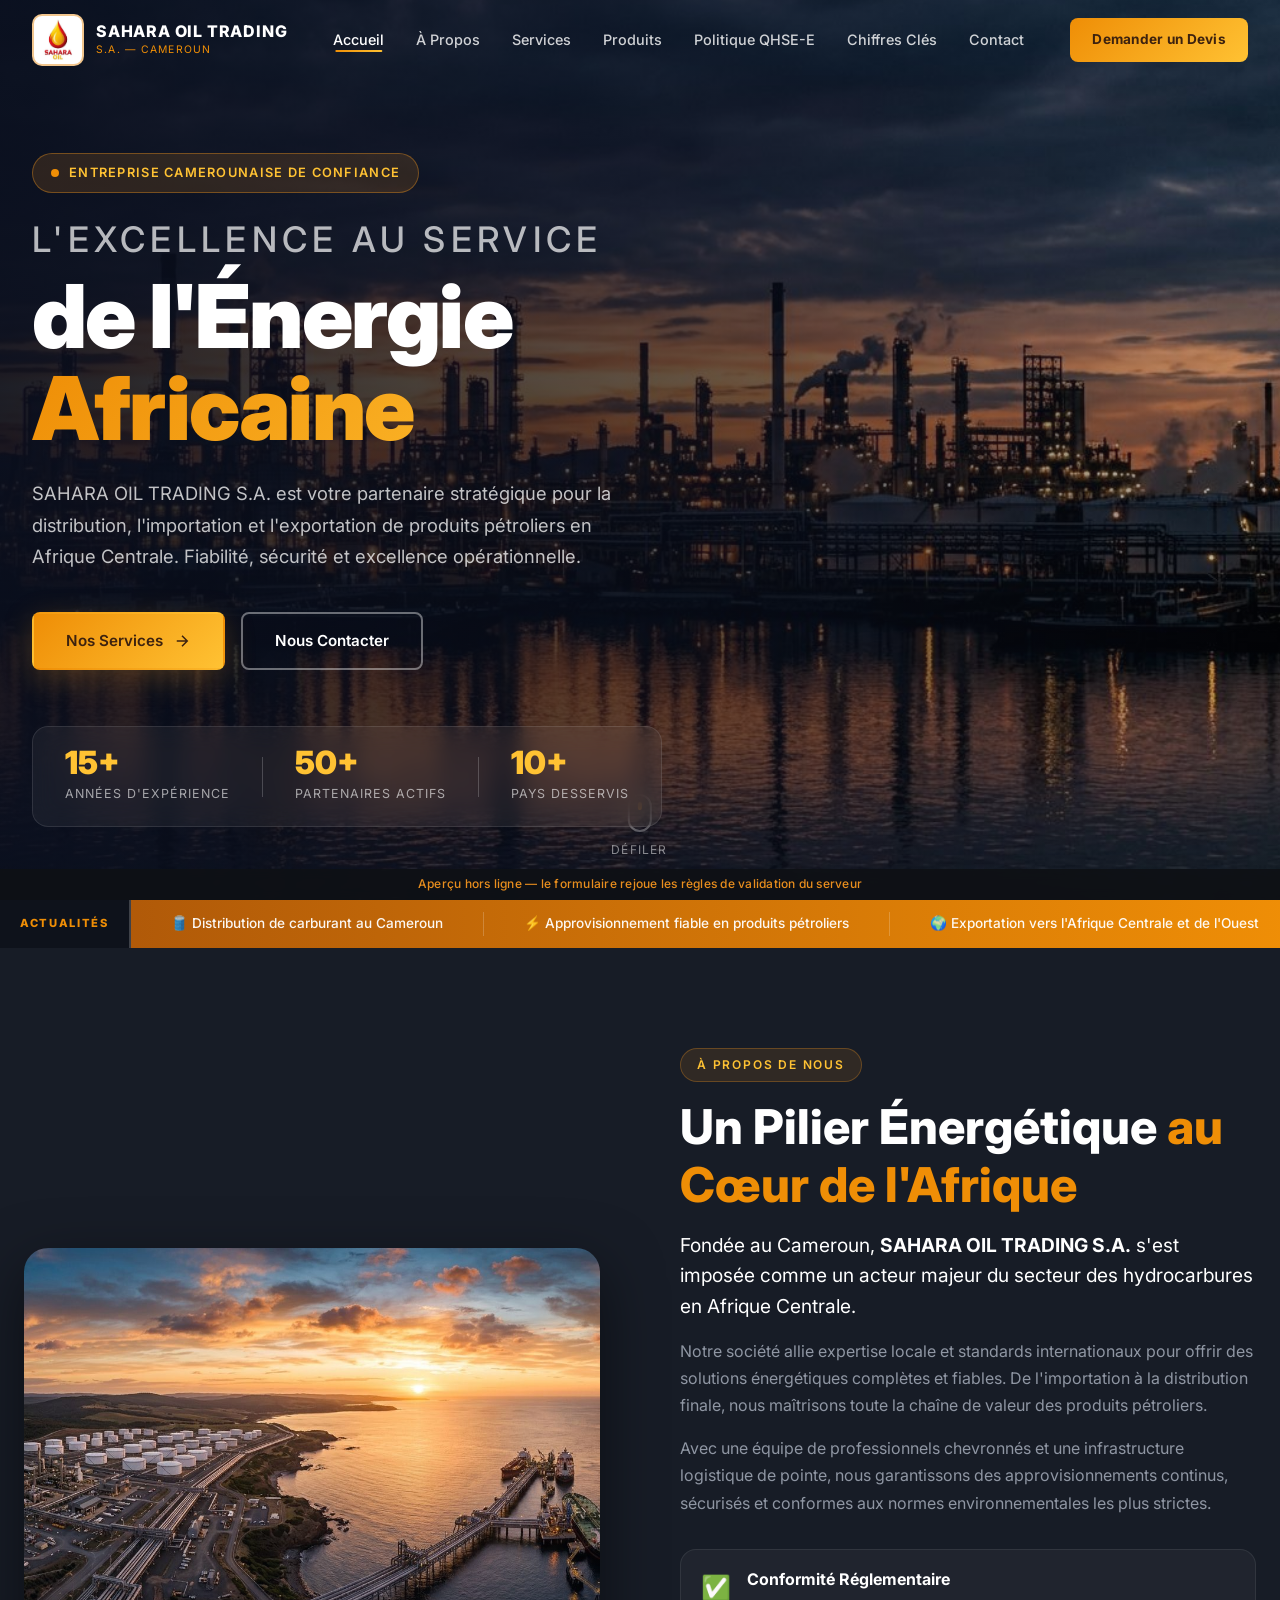
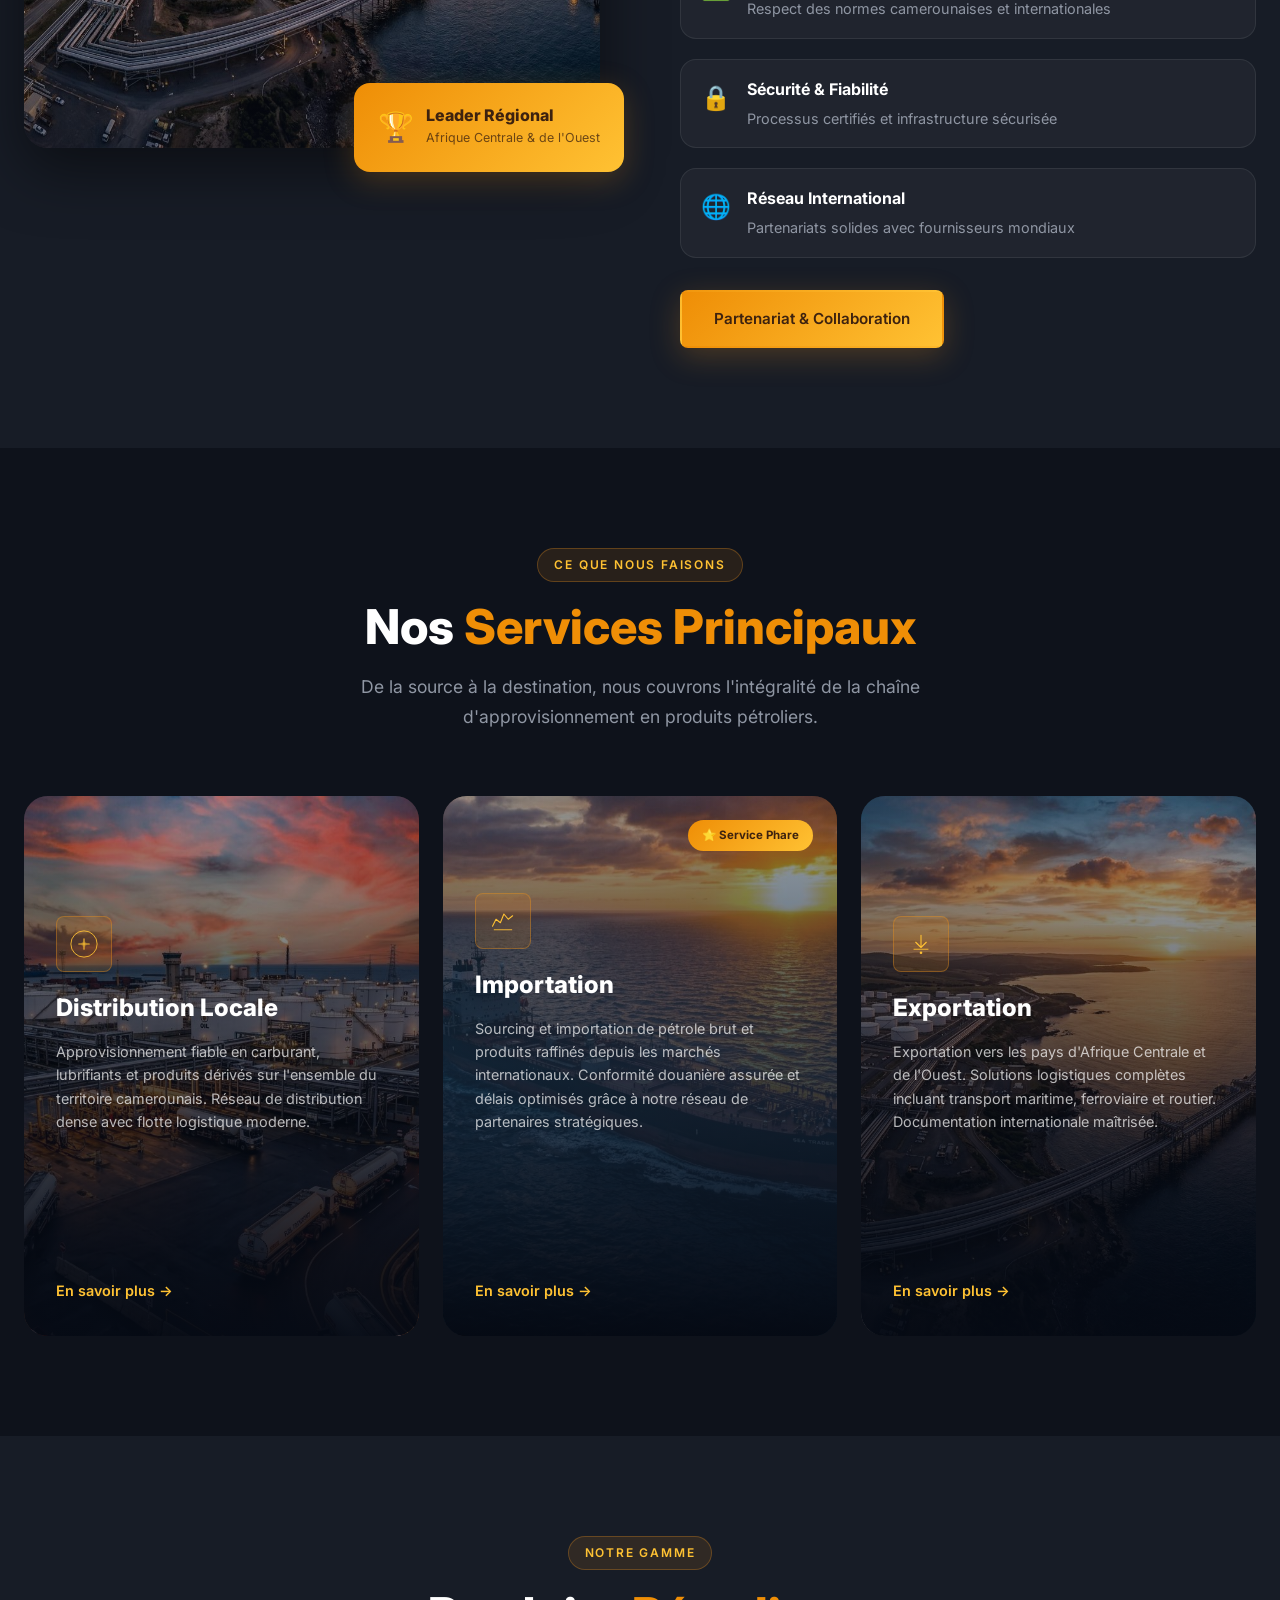
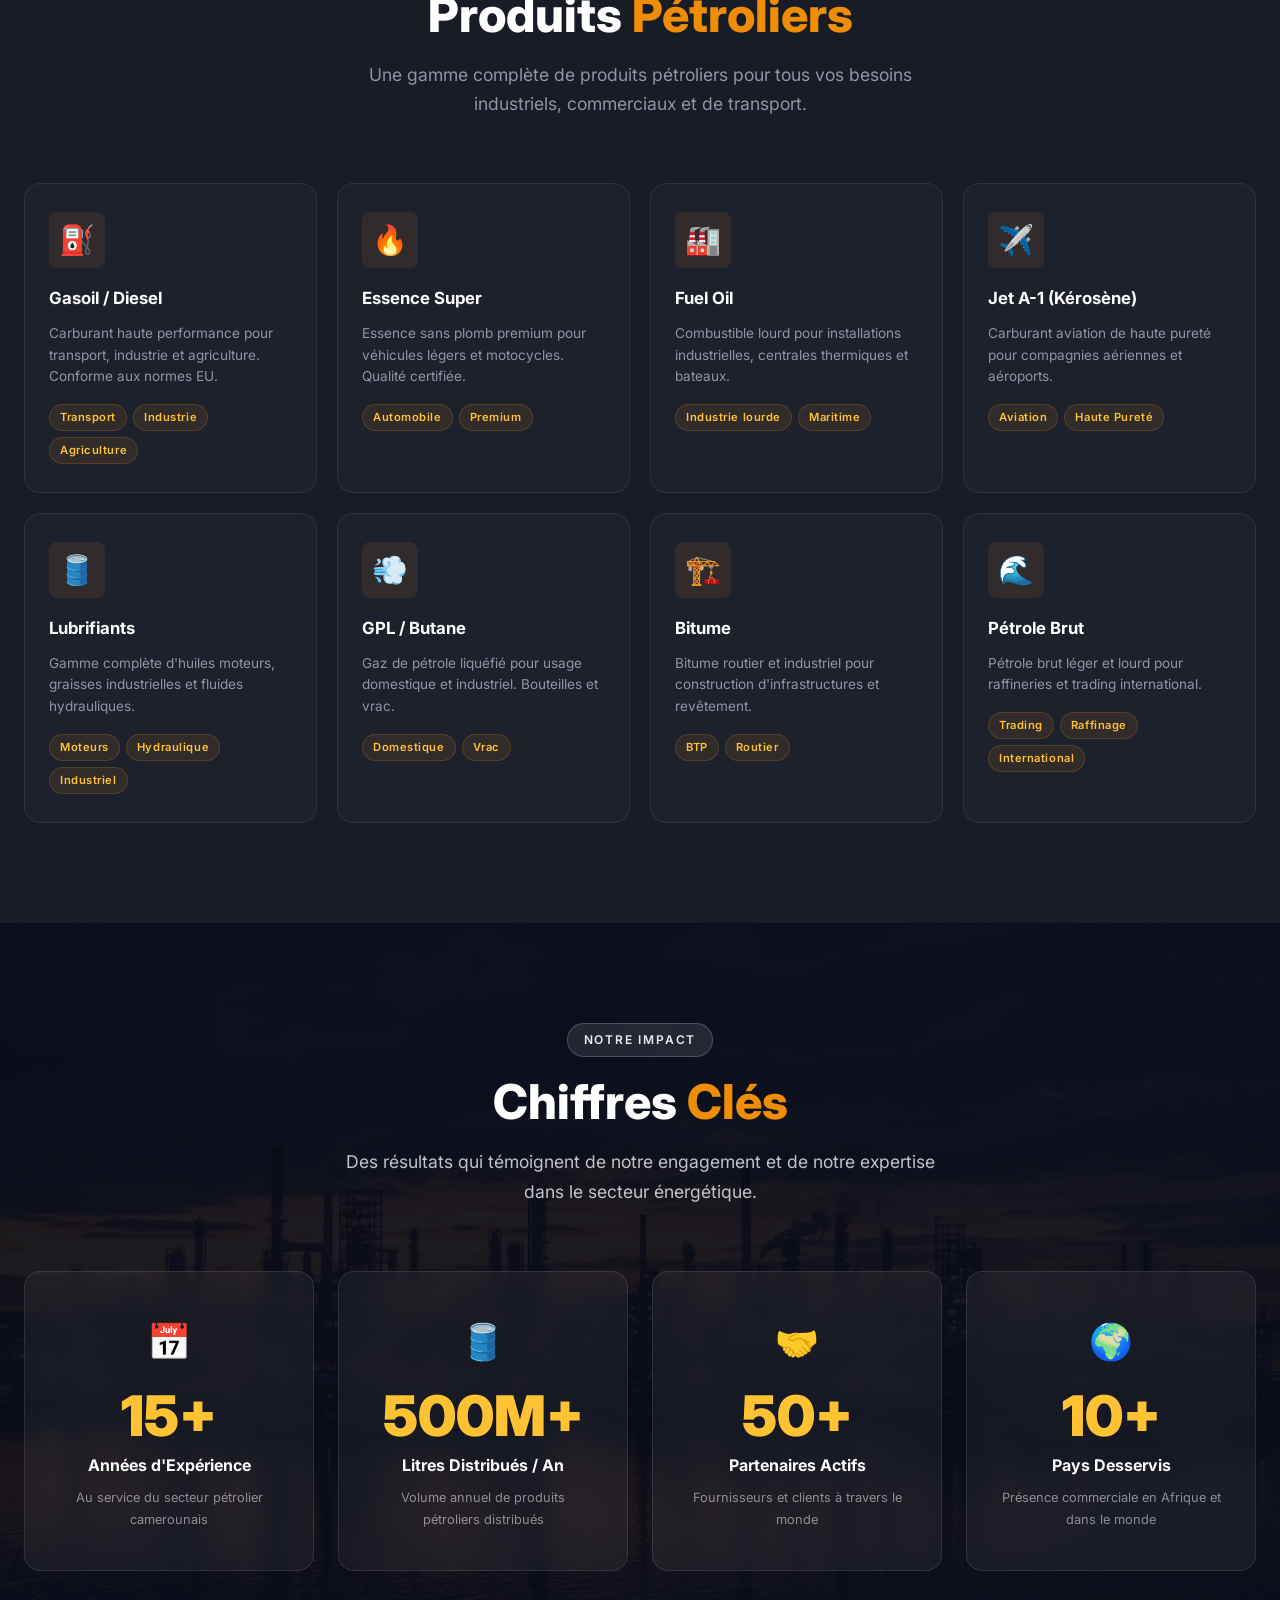
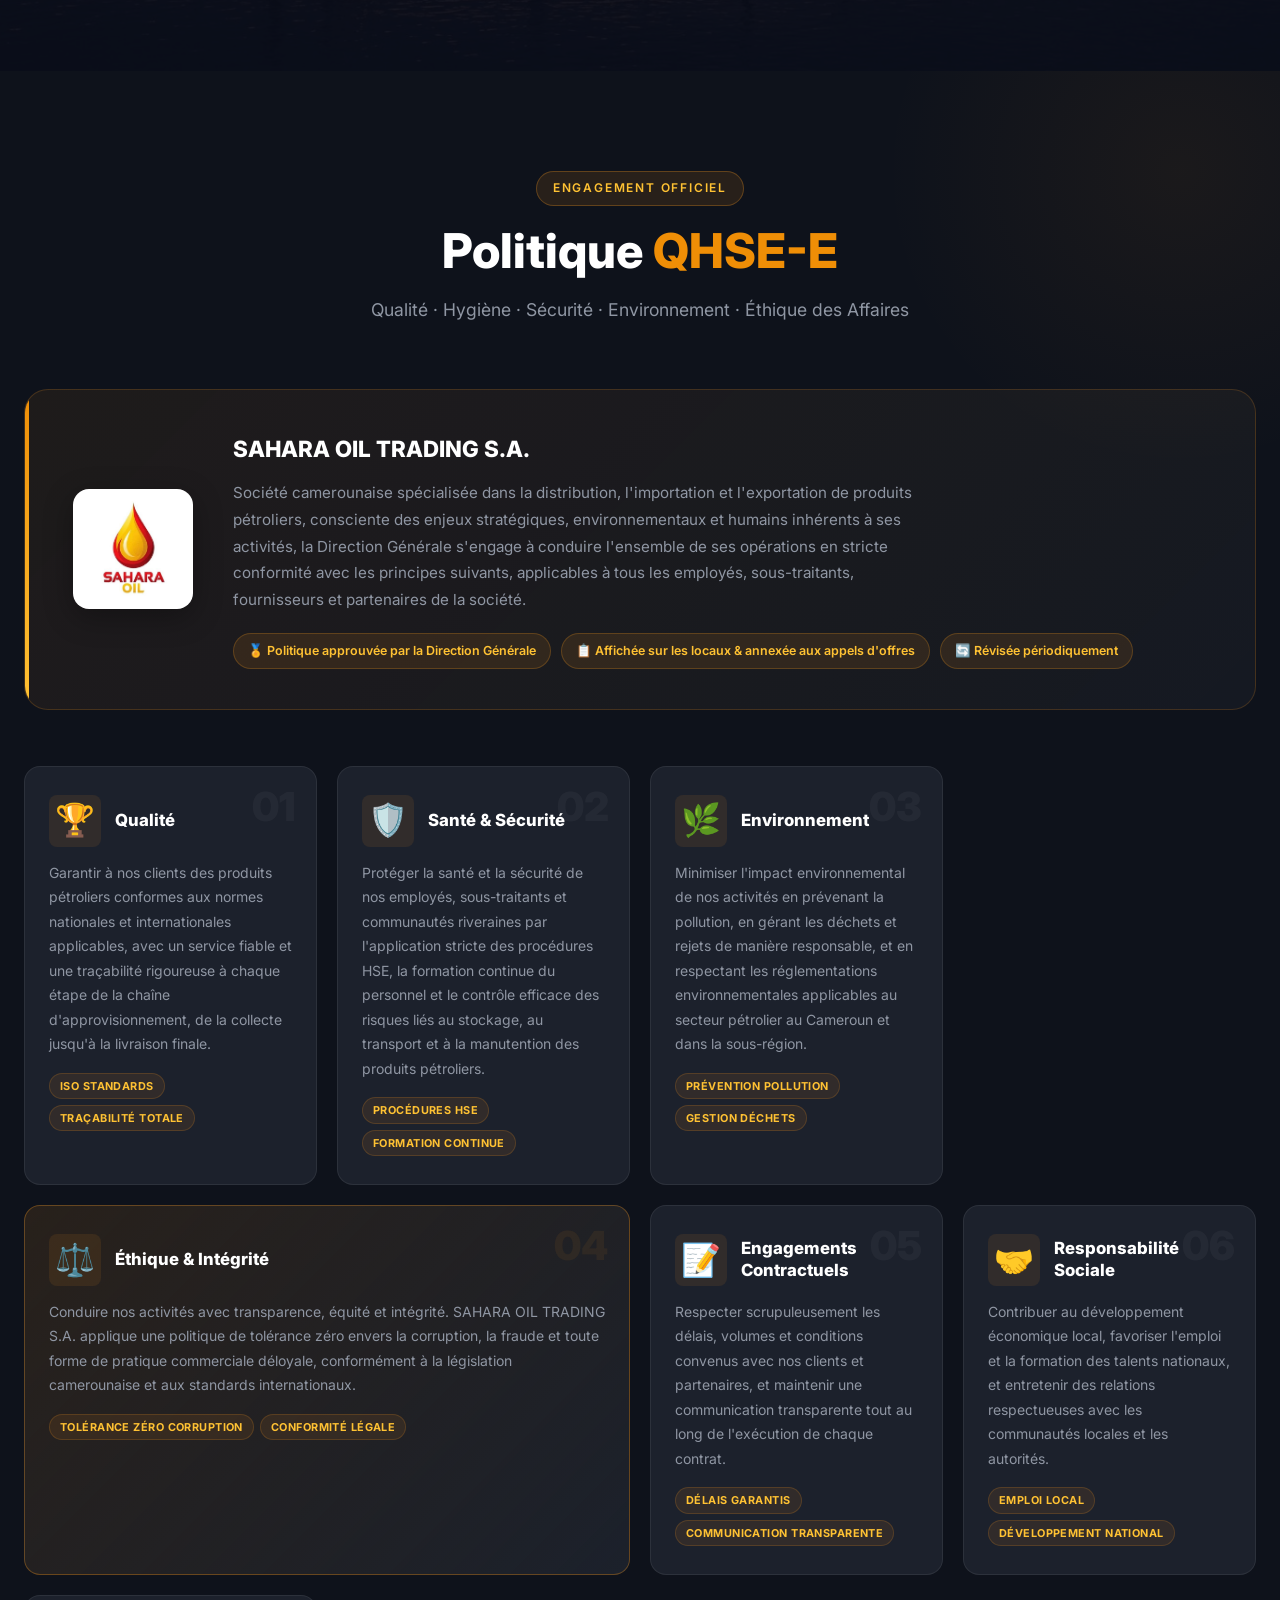
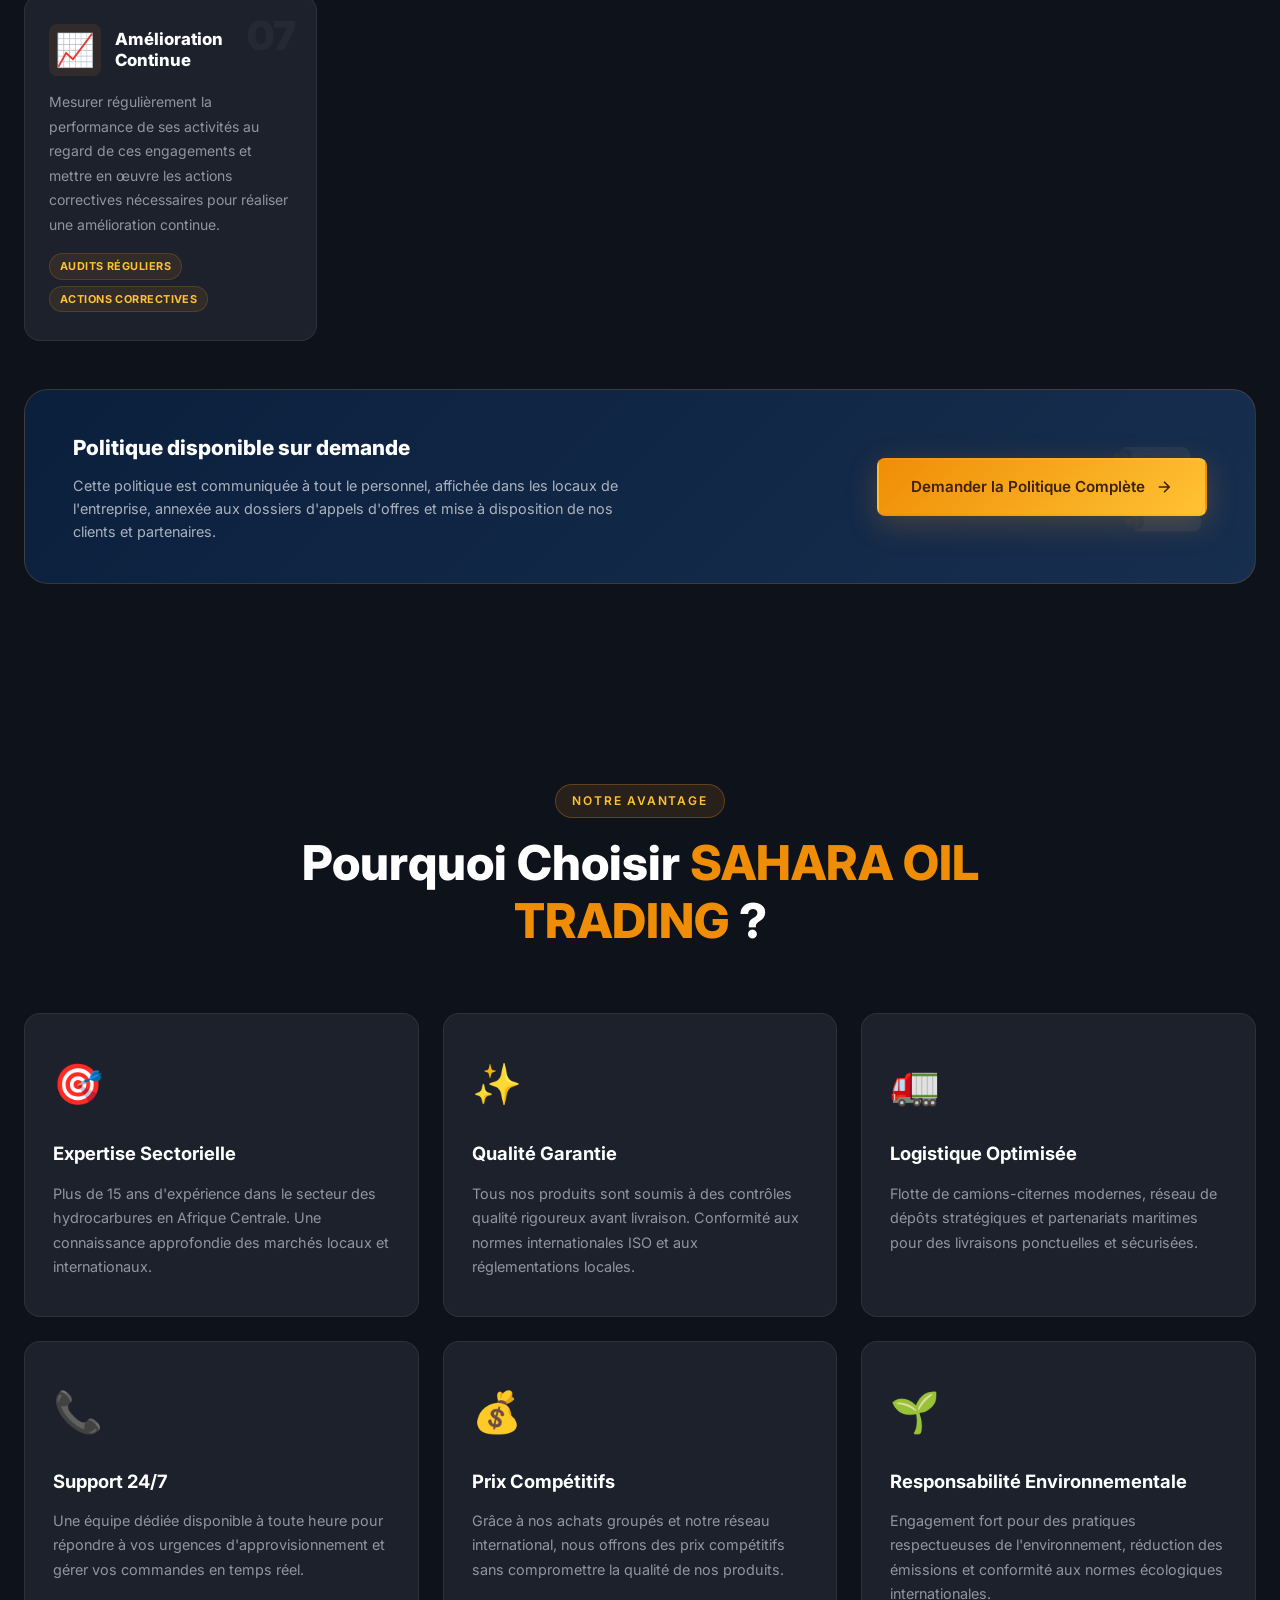
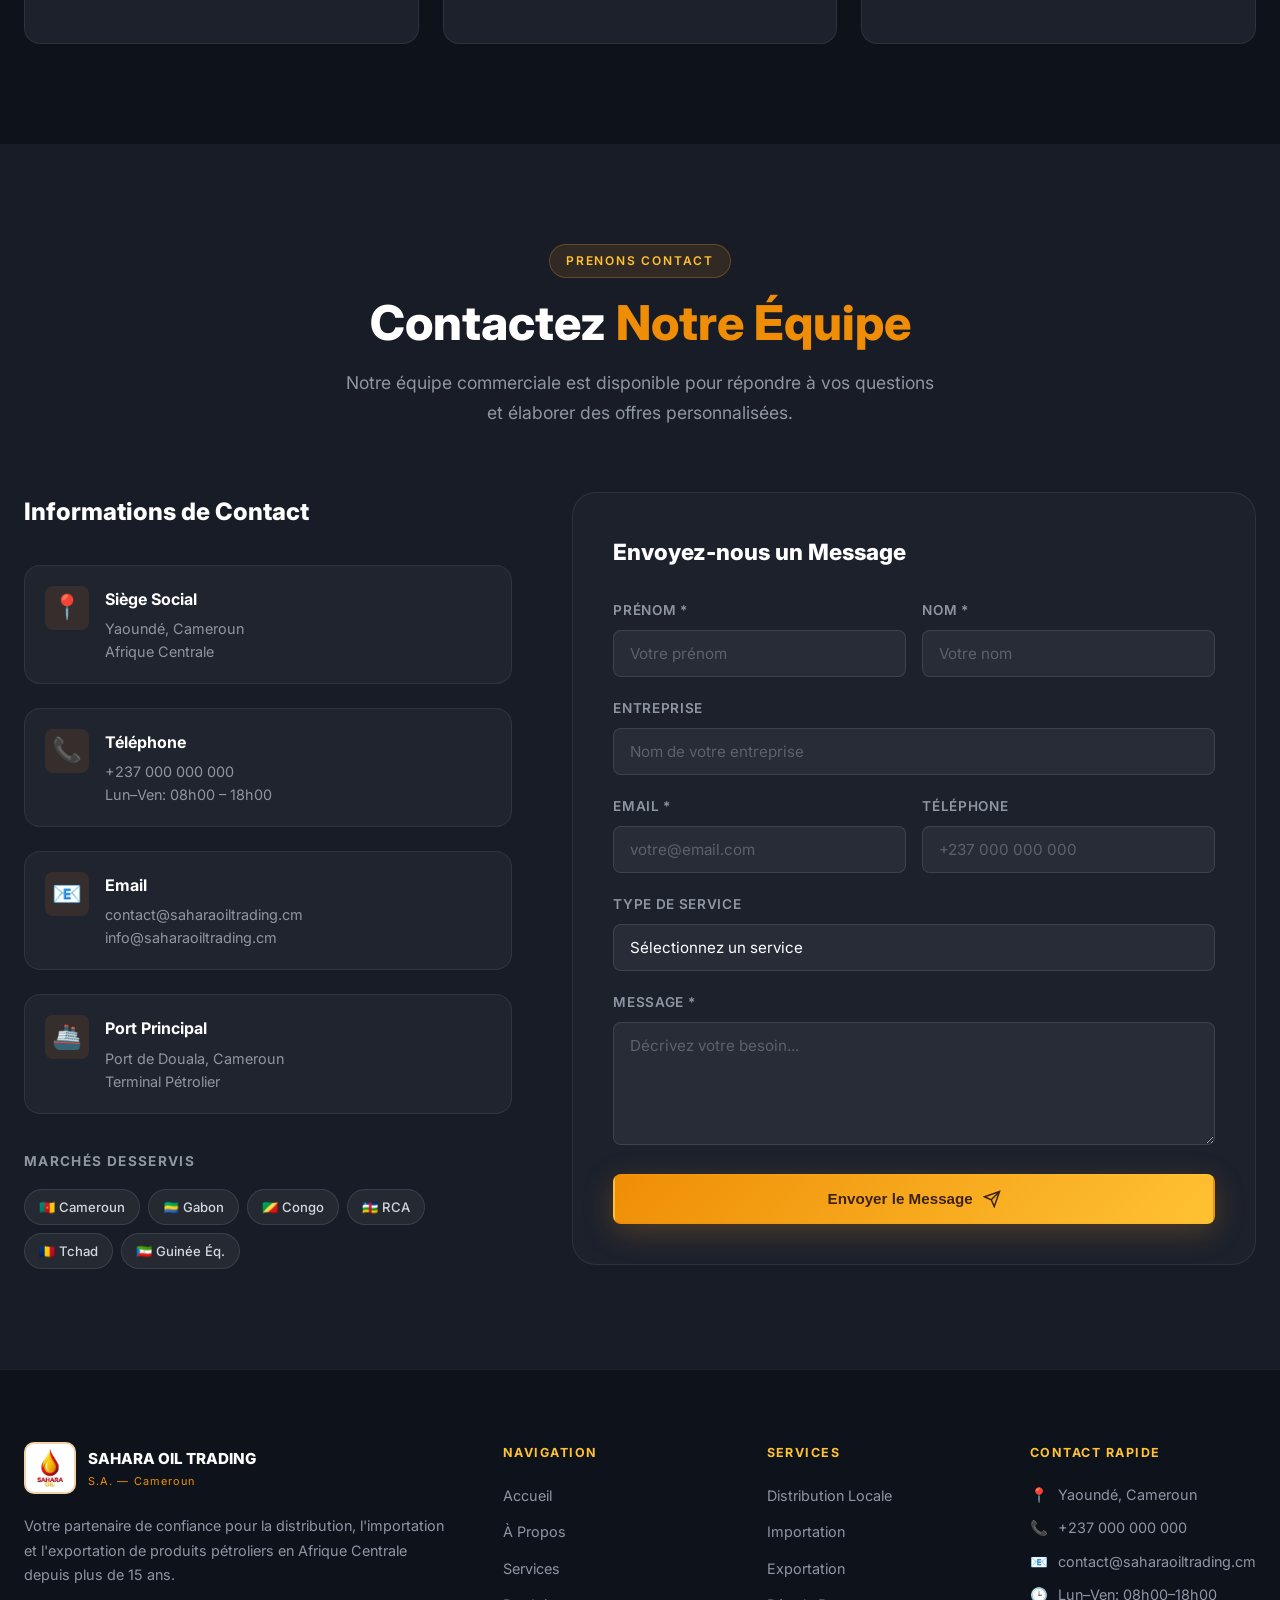
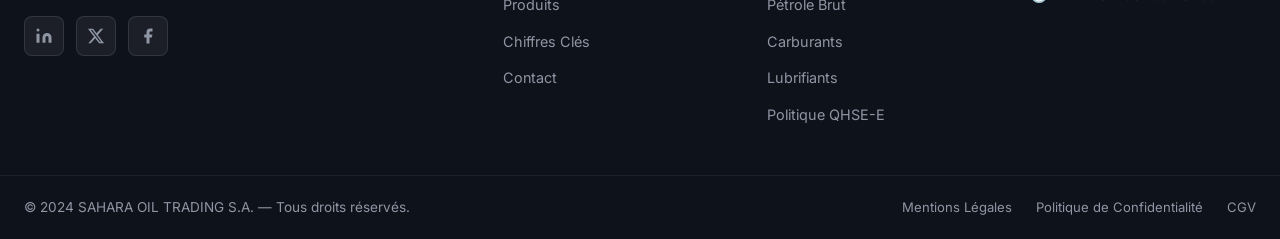
==== apercu-application-flask.html @ 7d852b90 "Add files via upload" ====
<!DOCTYPE html>
<html lang="fr">
<head>
  <meta charset="UTF-8" />
  <meta name="viewport" content="width=device-width, initial-scale=1.0" />
  <title>SAHARA OIL TRADING S.A. – Distribution &amp; Commerce de Produits Pétroliers au Cameroun</title>
  <meta name="description" content="SAHARA OIL TRADING S.A. est une société camerounaise leader dans la distribution, l&#39;importation et l&#39;exportation de produits pétroliers. Fiabilité, excellence et expertise énergétique en Afrique Centrale." />
  <meta name="keywords" content="pétrole Cameroun, produits pétroliers, importation exportation huile, carburant Cameroun, SAHARA OIL TRADING" />
  <meta name="robots" content="index, follow" />
  <meta property="og:title" content="SAHARA OIL TRADING S.A." />
  <meta property="og:description" content="Spécialiste en distribution, importation et exportation de produits pétroliers au Cameroun." />
  <meta property="og:type" content="website" />
  
  <link rel="preconnect" href="https://fonts.googleapis.com" />
  <link rel="preconnect" href="https://fonts.gstatic.com" crossorigin />
  <link href="https://fonts.googleapis.com/css2?family=Inter:wght@300;400;500;600;700;800;900&family=Playfair+Display:wght@700;800&display=swap" rel="stylesheet" />
  <style>
/* =========================================
   SAHARA OIL TRADING S.A. — Main Stylesheet
   ========================================= */

/* ---- CSS Custom Properties ---- */
:root {
  --color-primary: hsl(35, 95%, 48%);
  --color-primary-light: hsl(42, 100%, 60%);
  --color-primary-dark: hsl(28, 90%, 35%);
  --color-accent: hsl(35, 95%, 48%);

  --color-dark: hsl(220, 30%, 8%);
  --color-dark-2: hsl(220, 25%, 12%);
  --color-dark-3: hsl(220, 20%, 18%);
  --color-dark-card: hsl(220, 22%, 14%);

  --color-navy: hsl(215, 70%, 14%);
  --color-navy-light: hsl(215, 55%, 20%);

  --color-text: hsl(220, 15%, 85%);
  --color-text-muted: hsl(220, 10%, 60%);
  --color-white: #ffffff;

  --gradient-gold: linear-gradient(135deg, hsl(35, 95%, 48%), hsl(42, 100%, 60%));
  --gradient-dark: linear-gradient(180deg, hsl(220, 30%, 8%), hsl(220, 25%, 12%));
  --gradient-navy: linear-gradient(135deg, hsl(215, 70%, 14%), hsl(215, 55%, 22%));
  --gradient-hero: linear-gradient(to right, rgba(10,15,30,0.92) 0%, rgba(10,15,30,0.6) 60%, rgba(10,15,30,0.2) 100%);

  --font-body: 'Inter', sans-serif;
  --font-display: 'Playfair Display', serif;

  --shadow-sm: 0 2px 10px rgba(0,0,0,0.25);
  --shadow-md: 0 8px 30px rgba(0,0,0,0.35);
  --shadow-lg: 0 20px 60px rgba(0,0,0,0.5);
  --shadow-gold: 0 8px 30px rgba(230, 142, 30, 0.25);

  --radius-sm: 8px;
  --radius-md: 16px;
  --radius-lg: 24px;
  --radius-xl: 32px;

  --transition: all 0.3s cubic-bezier(0.4, 0, 0.2, 1);
  --transition-slow: all 0.6s cubic-bezier(0.4, 0, 0.2, 1);

  --container-max: 1280px;
  --nav-height: 80px;
}

/* ---- Reset & Base ---- */
*, *::before, *::after {
  box-sizing: border-box;
  margin: 0;
  padding: 0;
}

html {
  scroll-behavior: smooth;
  scroll-padding-top: var(--nav-height);
}

body {
  font-family: var(--font-body);
  background-color: var(--color-dark);
  color: var(--color-text);
  line-height: 1.7;
  overflow-x: hidden;
}

img {
  max-width: 100%;
  display: block;
}

a {
  text-decoration: none;
  color: inherit;
}

ul { list-style: none; }

/* ---- Utility ---- */
.container {
  max-width: var(--container-max);
  margin: 0 auto;
  padding: 0 24px;
}

.section {
  padding: 100px 0;
  position: relative;
}

.text-accent { color: var(--color-primary); }

.section-badge {
  display: inline-flex;
  align-items: center;
  gap: 8px;
  background: rgba(230, 142, 30, 0.12);
  border: 1px solid rgba(230, 142, 30, 0.3);
  color: var(--color-primary-light);
  font-size: 0.75rem;
  font-weight: 600;
  letter-spacing: 0.15em;
  text-transform: uppercase;
  padding: 6px 16px;
  border-radius: 50px;
  margin-bottom: 16px;
}

.section-badge.light {
  background: rgba(255,255,255,0.1);
  border-color: rgba(255,255,255,0.2);
  color: rgba(255,255,255,0.9);
}

.section-header {
  text-align: center;
  max-width: 720px;
  margin: 0 auto 64px;
}

.section-title {
  font-size: clamp(2rem, 4vw, 3rem);
  font-family: var(--font-body);
  font-weight: 800;
  color: var(--color-white);
  line-height: 1.2;
  margin-bottom: 16px;
}

.section-title.light {
  color: var(--color-white);
}

.section-subtitle {
  font-size: 1.1rem;
  color: var(--color-text-muted);
  max-width: 600px;
  margin: 0 auto;
}

.section-subtitle.light {
  color: rgba(255,255,255,0.75);
}

/* ---- Buttons ---- */
.btn {
  display: inline-flex;
  align-items: center;
  gap: 10px;
  padding: 14px 32px;
  border-radius: var(--radius-sm);
  font-size: 0.95rem;
  font-weight: 600;
  cursor: pointer;
  border: 2px solid transparent;
  transition: var(--transition);
  position: relative;
  overflow: hidden;
}

.btn::before {
  content: '';
  position: absolute;
  inset: 0;
  background: rgba(255,255,255,0.1);
  opacity: 0;
  transition: var(--transition);
}

.btn:hover::before { opacity: 1; }

.btn svg {
  width: 18px;
  height: 18px;
  transition: transform 0.3s ease;
}

.btn:hover svg { transform: translateX(4px); }

.btn-primary {
  background: var(--gradient-gold);
  color: hsl(25, 60%, 15%);
  box-shadow: var(--shadow-gold);
}

.btn-primary:hover {
  transform: translateY(-2px);
  box-shadow: 0 12px 40px rgba(230, 142, 30, 0.4);
}

.btn-outline {
  background: transparent;
  border-color: rgba(255,255,255,0.4);
  color: var(--color-white);
}

.btn-outline:hover {
  border-color: var(--color-primary);
  color: var(--color-primary);
  transform: translateY(-2px);
}

.btn-full { width: 100%; justify-content: center; }

/* ============================================
   PRELOADER
   ============================================ */
.preloader {
  position: fixed;
  inset: 0;
  z-index: 9999;
  background: var(--color-dark);
  display: flex;
  align-items: center;
  justify-content: center;
  transition: opacity 0.5s ease, visibility 0.5s ease;
}

.preloader.hidden {
  opacity: 0;
  visibility: hidden;
}

.preloader-inner {
  text-align: center;
}

.preloader-logo {
  width: 80px;
  height: 80px;
  border-radius: 50%;
  overflow: hidden;
  margin: 0 auto 24px;
  animation: preloader-pulse 1.5s ease-in-out infinite;
}

.preloader-logo img {
  width: 100%;
  height: 100%;
  object-fit: cover;
}

@keyframes preloader-pulse {
  0%, 100% { transform: scale(1); opacity: 1; }
  50% { transform: scale(1.05); opacity: 0.8; }
}

.preloader-bar {
  width: 200px;
  height: 3px;
  background: rgba(255,255,255,0.1);
  border-radius: 3px;
  margin: 0 auto 16px;
  overflow: hidden;
}

.preloader-fill {
  height: 100%;
  background: var(--gradient-gold);
  border-radius: 3px;
  animation: preloader-load 2s ease-in-out forwards;
}

@keyframes preloader-load {
  0% { width: 0%; }
  100% { width: 100%; }
}

.preloader-text {
  color: var(--color-text-muted);
  font-size: 0.85rem;
  letter-spacing: 0.1em;
}

/* ============================================
   NAVIGATION
   ============================================ */
.header {
  position: fixed;
  top: 0;
  left: 0;
  right: 0;
  z-index: 1000;
  height: var(--nav-height);
  transition: var(--transition);
}

.header.scrolled {
  background: rgba(10, 14, 26, 0.97);
  backdrop-filter: blur(20px);
  -webkit-backdrop-filter: blur(20px);
  border-bottom: 1px solid rgba(230, 142, 30, 0.15);
  box-shadow: 0 4px 30px rgba(0,0,0,0.4);
}

.navbar {
  display: flex;
  align-items: center;
  justify-content: space-between;
  gap: 24px;
  height: 100%;
  padding: 0 32px;
  max-width: 1400px;
  margin: 0 auto;
}

.nav-brand {
  display: flex;
  align-items: center;
  gap: 12px;
  flex-shrink: 0;
}

.nav-logo {
  width: 52px;
  height: 52px;
  border-radius: 10px;
  object-fit: contain;
  background: white;
  padding: 3px;
  border: 2px solid rgba(230, 142, 30, 0.5);
}

.brand-name {
  display: block;
  font-weight: 800;
  font-size: 1rem;
  letter-spacing: 0.05em;
  color: var(--color-white);
  line-height: 1.2;
}

.brand-tagline {
  display: block;
  font-size: 0.65rem;
  color: var(--color-primary);
  letter-spacing: 0.12em;
  text-transform: uppercase;
}

.nav-links {
  display: flex;
  align-items: center;
  gap: 4px;
}

.nav-link {
  padding: 8px 14px;
  font-size: 0.9rem;
  font-weight: 500;
  color: rgba(255,255,255,0.8);
  border-radius: var(--radius-sm);
  transition: var(--transition);
  position: relative;
}

.nav-link::after {
  content: '';
  position: absolute;
  bottom: 4px;
  left: 50%;
  transform: translateX(-50%);
  width: 0;
  height: 2px;
  background: var(--gradient-gold);
  border-radius: 2px;
  transition: width 0.3s ease;
}

.nav-link:hover,
.nav-link.active {
  color: var(--color-white);
}

.nav-link:hover::after,
.nav-link.active::after {
  width: 60%;
}

.nav-cta {
  background: var(--gradient-gold);
  color: hsl(25, 60%, 15%);
  padding: 10px 22px;
  border-radius: var(--radius-sm);
  font-size: 0.85rem;
  font-weight: 700;
  letter-spacing: 0.02em;
  transition: var(--transition);
  flex-shrink: 0;
  white-space: nowrap;
}

.nav-cta:hover {
  transform: translateY(-1px);
  box-shadow: var(--shadow-gold);
}

.nav-toggle {
  display: none;
  flex-direction: column;
  gap: 5px;
  background: none;
  border: none;
  cursor: pointer;
  padding: 4px;
}

.nav-toggle span {
  display: block;
  width: 24px;
  height: 2px;
  background: var(--color-white);
  border-radius: 2px;
  transition: var(--transition);
}

/* ============================================
   HERO
   ============================================ */
.hero {
  position: relative;
  min-height: 100vh;
  display: flex;
  align-items: center;
  overflow: hidden;
}

.hero-bg {
  position: absolute;
  inset: 0;
}

.hero-bg-img {
  width: 100%;
  height: 100%;
  object-fit: cover;
  object-position: center;
  animation: hero-zoom 20s ease-in-out infinite alternate;
}

@keyframes hero-zoom {
  0% { transform: scale(1); }
  100% { transform: scale(1.08); }
}

.hero-overlay {
  position: absolute;
  inset: 0;
  background: var(--gradient-hero);
}

.hero-particles {
  position: absolute;
  inset: 0;
  pointer-events: none;
}

.particle {
  position: absolute;
  width: 3px;
  height: 3px;
  background: var(--color-primary);
  border-radius: 50%;
  opacity: 0;
  animation: float-particle linear infinite;
}

@keyframes float-particle {
  0% { opacity: 0; transform: translateY(100vh) scale(0); }
  10% { opacity: 0.6; }
  90% { opacity: 0.3; }
  100% { opacity: 0; transform: translateY(-10vh) scale(1); }
}

.hero-content {
  position: relative;
  z-index: 2;
  max-width: 760px;
  padding: 0 32px;
  margin-left: calc((100vw - 1280px) / 2);
  padding-top: var(--nav-height);
}

.hero-badge {
  display: inline-flex;
  align-items: center;
  gap: 10px;
  background: rgba(230, 142, 30, 0.15);
  border: 1px solid rgba(230, 142, 30, 0.4);
  padding: 8px 18px;
  border-radius: 50px;
  font-size: 0.8rem;
  font-weight: 600;
  letter-spacing: 0.1em;
  text-transform: uppercase;
  color: var(--color-primary-light);
  margin-bottom: 28px;
  animation: fadeInUp 0.8s ease both;
}

.badge-dot {
  width: 8px;
  height: 8px;
  background: var(--color-primary);
  border-radius: 50%;
  animation: dot-pulse 2s ease-in-out infinite;
}

@keyframes dot-pulse {
  0%, 100% { opacity: 1; transform: scale(1); }
  50% { opacity: 0.5; transform: scale(0.8); }
}

.hero-title {
  font-size: clamp(3rem, 7vw, 5.5rem);
  font-weight: 900;
  line-height: 1.05;
  letter-spacing: -0.02em;
  margin-bottom: 24px;
  animation: fadeInUp 0.8s 0.15s ease both;
}

.hero-title-sub {
  display: block;
  font-size: 0.4em;
  font-weight: 500;
  color: rgba(255,255,255,0.7);
  letter-spacing: 0.15em;
  text-transform: uppercase;
  margin-bottom: 12px;
}

.hero-title-main {
  display: block;
  color: var(--color-white);
}

.hero-title-accent {
  display: block;
  background: var(--gradient-gold);
  -webkit-background-clip: text;
  -webkit-text-fill-color: transparent;
  background-clip: text;
}

.hero-description {
  font-size: 1.15rem;
  color: rgba(255,255,255,0.75);
  max-width: 580px;
  margin-bottom: 40px;
  animation: fadeInUp 0.8s 0.3s ease both;
}

.hero-actions {
  display: flex;
  gap: 16px;
  flex-wrap: wrap;
  margin-bottom: 56px;
  animation: fadeInUp 0.8s 0.45s ease both;
}

.hero-stats {
  display: flex;
  align-items: center;
  gap: 32px;
  animation: fadeInUp 0.8s 0.6s ease both;
  background: rgba(255,255,255,0.05);
  backdrop-filter: blur(12px);
  border: 1px solid rgba(255,255,255,0.1);
  padding: 20px 32px;
  border-radius: var(--radius-md);
  width: fit-content;
}

.hero-stat-number {
  display: block;
  font-size: 2rem;
  font-weight: 900;
  color: var(--color-primary-light);
  line-height: 1;
}

.hero-stat-label {
  font-size: 0.78rem;
  color: rgba(255,255,255,0.6);
  text-transform: uppercase;
  letter-spacing: 0.08em;
}

.hero-stat-divider {
  width: 1px;
  height: 40px;
  background: rgba(255,255,255,0.2);
}

.hero-scroll-indicator {
  position: absolute;
  bottom: 40px;
  left: 50%;
  transform: translateX(-50%);
  display: flex;
  flex-direction: column;
  align-items: center;
  gap: 8px;
  color: rgba(255,255,255,0.5);
  font-size: 0.75rem;
  letter-spacing: 0.1em;
  text-transform: uppercase;
  animation: fadeIn 1s 1s ease both;
}

.scroll-mouse {
  width: 24px;
  height: 38px;
  border: 2px solid rgba(255,255,255,0.3);
  border-radius: 12px;
  display: flex;
  justify-content: center;
  padding-top: 6px;
}

.scroll-wheel {
  width: 4px;
  height: 8px;
  background: var(--color-primary);
  border-radius: 4px;
  animation: scroll-wheel 2s ease-in-out infinite;
}

@keyframes scroll-wheel {
  0%, 100% { opacity: 1; transform: translateY(0); }
  50% { opacity: 0; transform: translateY(8px); }
}

/* ============================================
   TICKER
   ============================================ */
.ticker-wrapper {
  display: flex;
  align-items: center;
  background: linear-gradient(90deg, var(--color-primary-dark), var(--color-primary));
  overflow: hidden;
  height: 48px;
  position: relative;
  z-index: 10;
}

.ticker-label {
  background: var(--color-dark);
  color: var(--color-primary);
  padding: 0 20px;
  height: 100%;
  display: flex;
  align-items: center;
  font-weight: 800;
  font-size: 0.7rem;
  letter-spacing: 0.15em;
  text-transform: uppercase;
  white-space: nowrap;
  border-right: 2px solid rgba(255,255,255,0.2);
  flex-shrink: 0;
  z-index: 1;
}

.ticker-track {
  flex: 1;
  overflow: hidden;
}

.ticker-content {
  display: flex;
  gap: 0;
  animation: ticker-scroll 40s linear infinite;
  white-space: nowrap;
}

.ticker-content span {
  padding: 0 40px;
  color: rgba(255,255,255,0.95);
  font-size: 0.85rem;
  font-weight: 500;
  border-right: 1px solid rgba(255,255,255,0.2);
}

@keyframes ticker-scroll {
  0% { transform: translateX(0); }
  100% { transform: translateX(-50%); }
}

/* ============================================
   ABOUT
   ============================================ */
.about {
  background: var(--color-dark-2);
}

.about-grid {
  display: grid;
  grid-template-columns: 1fr 1fr;
  gap: 80px;
  align-items: center;
}

.about-visual {
  position: relative;
}

.about-img-wrapper {
  position: relative;
  border-radius: var(--radius-lg);
  overflow: hidden;
  box-shadow: var(--shadow-lg);
}

.about-img {
  width: 100%;
  height: 500px;
  object-fit: cover;
  transition: transform 0.8s ease;
}

.about-img-wrapper:hover .about-img {
  transform: scale(1.03);
}

.about-img-accent {
  position: absolute;
  inset: 0;
  background: linear-gradient(to top, rgba(10,15,30,0.5) 0%, transparent 60%);
}

.about-card-floating {
  position: absolute;
  bottom: -24px;
  right: -24px;
  background: var(--gradient-gold);
  color: hsl(25, 60%, 15%);
  padding: 20px 24px;
  border-radius: var(--radius-md);
  display: flex;
  align-items: center;
  gap: 12px;
  box-shadow: var(--shadow-gold);
  animation: float-card 4s ease-in-out infinite;
}

@keyframes float-card {
  0%, 100% { transform: translateY(0); }
  50% { transform: translateY(-8px); }
}

.floating-card-icon { font-size: 1.8rem; }
.floating-card-title { font-weight: 800; font-size: 1rem; line-height: 1; }
.floating-card-sub { font-size: 0.78rem; opacity: 0.75; margin-top: 4px; }

.about-lead {
  font-size: 1.2rem;
  color: var(--color-white);
  margin-bottom: 16px;
  line-height: 1.6;
}

.about-text {
  color: var(--color-text-muted);
  margin-bottom: 16px;
}

.about-features {
  display: flex;
  flex-direction: column;
  gap: 20px;
  margin: 32px 0;
}

.about-feature {
  display: flex;
  gap: 16px;
  align-items: flex-start;
  background: rgba(255,255,255,0.04);
  border: 1px solid rgba(255,255,255,0.08);
  padding: 16px 20px;
  border-radius: var(--radius-md);
  transition: var(--transition);
}

.about-feature:hover {
  border-color: rgba(230, 142, 30, 0.3);
  background: rgba(230, 142, 30, 0.05);
  transform: translateX(4px);
}

.feature-icon { font-size: 1.5rem; flex-shrink: 0; margin-top: 2px; }
.about-feature strong { color: var(--color-white); display: block; margin-bottom: 4px; }
.about-feature p { font-size: 0.9rem; color: var(--color-text-muted); margin: 0; }

/* ============================================
   SERVICES
   ============================================ */
.services {
  background: var(--color-dark);
  overflow: hidden;
}

.services-grid {
  display: grid;
  grid-template-columns: repeat(3, 1fr);
  gap: 24px;
}

.service-card {
  position: relative;
  border-radius: var(--radius-lg);
  overflow: hidden;
  min-height: 540px;
  cursor: pointer;
  transition: var(--transition);
}

.service-card:hover {
  transform: translateY(-8px);
  box-shadow: var(--shadow-lg);
}

.service-card-bg {
  position: absolute;
  inset: 0;
}

.service-card-bg img {
  width: 100%;
  height: 100%;
  object-fit: cover;
  transition: transform 0.8s ease;
}

.service-card:hover .service-card-bg img {
  transform: scale(1.08);
}

.service-card-overlay {
  position: absolute;
  inset: 0;
  background: linear-gradient(to top, rgba(5,10,20,0.97) 0%, rgba(5,10,20,0.75) 40%, rgba(5,10,20,0.3) 100%);
  transition: var(--transition);
}

.service-card:hover .service-card-overlay {
  background: linear-gradient(to top, rgba(5,10,20,0.99) 0%, rgba(5,10,20,0.85) 50%, rgba(5,10,20,0.4) 100%);
}

.service-card-content {
  position: absolute;
  inset: 0;
  padding: 32px;
  display: flex;
  flex-direction: column;
  justify-content: flex-end;
}

.service-badge-featured {
  position: absolute;
  top: 24px;
  right: 24px;
  background: var(--gradient-gold);
  color: hsl(25, 60%, 15%);
  padding: 6px 14px;
  border-radius: 50px;
  font-size: 0.72rem;
  font-weight: 700;
}

.service-icon {
  width: 56px;
  height: 56px;
  background: rgba(230, 142, 30, 0.15);
  border: 1px solid rgba(230, 142, 30, 0.4);
  border-radius: var(--radius-sm);
  display: flex;
  align-items: center;
  justify-content: center;
  color: var(--color-primary-light);
  margin-bottom: 16px;
  transition: var(--transition);
}

.service-icon svg { width: 28px; height: 28px; }
.service-card:hover .service-icon { background: rgba(230, 142, 30, 0.25); }

.service-title {
  font-size: 1.5rem;
  font-weight: 800;
  color: var(--color-white);
  margin-bottom: 12px;
}

.service-desc {
  font-size: 0.9rem;
  color: rgba(255,255,255,0.7);
  margin-bottom: 16px;
  line-height: 1.6;
}

.service-list {
  display: flex;
  flex-direction: column;
  gap: 6px;
  margin-bottom: 20px;
  opacity: 0;
  transform: translateY(10px);
  transition: var(--transition);
}

.service-card:hover .service-list {
  opacity: 1;
  transform: translateY(0);
}

.service-list li {
  font-size: 0.85rem;
  color: rgba(255,255,255,0.65);
  padding-left: 16px;
  position: relative;
}

.service-list li::before {
  content: '';
  position: absolute;
  left: 0;
  top: 50%;
  transform: translateY(-50%);
  width: 6px;
  height: 6px;
  background: var(--color-primary);
  border-radius: 50%;
}

.service-link {
  display: inline-flex;
  align-items: center;
  color: var(--color-primary-light);
  font-size: 0.9rem;
  font-weight: 600;
  transition: var(--transition);
}

.service-link:hover {
  color: var(--color-white);
  gap: 8px;
}

.service-card.featured {
  grid-row: span 1;
}

.service-card.featured .service-card-overlay {
  background: linear-gradient(to top, rgba(5,10,20,0.99) 0%, rgba(20,40,60,0.8) 50%, rgba(20,40,60,0.4) 100%);
}

/* ============================================
   PRODUCTS
   ============================================ */
.products {
  background: var(--color-dark-2);
}

.products-grid {
  display: grid;
  grid-template-columns: repeat(4, 1fr);
  gap: 20px;
}

.product-card {
  background: var(--color-dark-card);
  border: 1px solid rgba(255,255,255,0.07);
  border-radius: var(--radius-md);
  padding: 28px 24px;
  transition: var(--transition);
  position: relative;
  overflow: hidden;
}

.product-card::before {
  content: '';
  position: absolute;
  top: 0;
  left: 0;
  right: 0;
  height: 3px;
  background: var(--gradient-gold);
  transform: scaleX(0);
  transform-origin: left;
  transition: transform 0.4s ease;
}

.product-card:hover::before { transform: scaleX(1); }

.product-card:hover {
  border-color: rgba(230, 142, 30, 0.25);
  background: linear-gradient(135deg, rgba(230,142,30,0.06), var(--color-dark-card));
  transform: translateY(-4px);
  box-shadow: var(--shadow-md);
}

.product-icon-wrap {
  width: 56px;
  height: 56px;
  background: rgba(230, 142, 30, 0.1);
  border-radius: var(--radius-sm);
  display: flex;
  align-items: center;
  justify-content: center;
  margin-bottom: 16px;
  transition: var(--transition);
}

.product-card:hover .product-icon-wrap {
  background: rgba(230, 142, 30, 0.2);
  transform: scale(1.05);
}

.product-icon { font-size: 1.8rem; }
.product-name { font-size: 1.05rem; font-weight: 700; color: var(--color-white); margin-bottom: 10px; }
.product-desc { font-size: 0.85rem; color: var(--color-text-muted); margin-bottom: 16px; line-height: 1.6; }

.product-specs {
  display: flex;
  flex-wrap: wrap;
  gap: 6px;
}

.spec-tag {
  background: rgba(230, 142, 30, 0.1);
  border: 1px solid rgba(230, 142, 30, 0.2);
  color: var(--color-primary-light);
  font-size: 0.7rem;
  font-weight: 600;
  padding: 3px 10px;
  border-radius: 50px;
  letter-spacing: 0.05em;
}

/* ============================================
   STATS
   ============================================ */
.stats-section {
  position: relative;
  overflow: hidden;
}

.stats-bg {
  position: absolute;
  inset: 0;
}

.stats-bg img {
  width: 100%;
  height: 100%;
  object-fit: cover;
}

.stats-overlay {
  position: absolute;
  inset: 0;
  background: rgba(10, 14, 26, 0.92);
}

.stats-grid {
  display: grid;
  grid-template-columns: repeat(4, 1fr);
  gap: 24px;
  position: relative;
  z-index: 2;
}

.stat-card {
  background: rgba(255,255,255,0.05);
  border: 1px solid rgba(255,255,255,0.1);
  backdrop-filter: blur(10px);
  border-radius: var(--radius-md);
  padding: 40px 32px;
  text-align: center;
  transition: var(--transition);
}

.stat-card:hover {
  background: rgba(230, 142, 30, 0.1);
  border-color: rgba(230, 142, 30, 0.3);
  transform: translateY(-4px);
}

.stat-icon { font-size: 2.2rem; margin-bottom: 16px; }

.stat-number {
  font-size: 3.5rem;
  font-weight: 900;
  color: var(--color-primary-light);
  line-height: 1;
  margin-bottom: 8px;
  display: block;
}

.stat-label {
  font-size: 1rem;
  font-weight: 700;
  color: var(--color-white);
  margin-bottom: 8px;
}

.stat-desc {
  font-size: 0.8rem;
  color: rgba(255,255,255,0.5);
}

/* ============================================
   WHY US
   ============================================ */
.why-us {
  background: var(--color-dark);
}

.why-grid {
  display: grid;
  grid-template-columns: repeat(3, 1fr);
  gap: 24px;
}

.why-card {
  background: var(--color-dark-card);
  border: 1px solid rgba(255,255,255,0.07);
  border-radius: var(--radius-md);
  padding: 36px 28px;
  transition: var(--transition);
  position: relative;
  overflow: hidden;
}

.why-card::after {
  content: '';
  position: absolute;
  bottom: 0;
  left: 0;
  right: 0;
  height: 100%;
  background: linear-gradient(135deg, rgba(230,142,30,0.06), transparent);
  opacity: 0;
  transition: var(--transition);
}

.why-card:hover {
  border-color: rgba(230, 142, 30, 0.25);
  transform: translateY(-4px);
  box-shadow: var(--shadow-md);
}

.why-card:hover::after { opacity: 1; }

.why-icon {
  font-size: 2.5rem;
  margin-bottom: 20px;
  display: block;
  transition: transform 0.3s ease;
}

.why-card:hover .why-icon { transform: scale(1.1) rotate(-5deg); }

.why-card h3 {
  font-size: 1.15rem;
  font-weight: 700;
  color: var(--color-white);
  margin-bottom: 12px;
  position: relative;
  z-index: 1;
}

.why-card p {
  font-size: 0.9rem;
  color: var(--color-text-muted);
  line-height: 1.7;
  position: relative;
  z-index: 1;
}

/* ============================================
   CONTACT
   ============================================ */
.contact {
  background: var(--color-dark-2);
}

.contact-grid {
  display: grid;
  grid-template-columns: 1fr 1.4fr;
  gap: 60px;
  align-items: flex-start;
}

.contact-info-title {
  font-size: 1.5rem;
  font-weight: 800;
  color: var(--color-white);
  margin-bottom: 32px;
}

.contact-details {
  display: flex;
  flex-direction: column;
  gap: 24px;
  margin-bottom: 36px;
}

.contact-item {
  display: flex;
  gap: 16px;
  align-items: flex-start;
  padding: 20px;
  background: rgba(255,255,255,0.04);
  border: 1px solid rgba(255,255,255,0.07);
  border-radius: var(--radius-md);
  transition: var(--transition);
}

.contact-item:hover {
  border-color: rgba(230, 142, 30, 0.3);
  background: rgba(230, 142, 30, 0.06);
}

.contact-item-icon {
  font-size: 1.5rem;
  flex-shrink: 0;
  width: 44px;
  height: 44px;
  background: rgba(230, 142, 30, 0.1);
  border-radius: var(--radius-sm);
  display: flex;
  align-items: center;
  justify-content: center;
}

.contact-item strong { display: block; color: var(--color-white); margin-bottom: 4px; }
.contact-item p { font-size: 0.9rem; color: var(--color-text-muted); margin: 0; line-height: 1.6; }

.contact-markets h4 {
  font-size: 0.85rem;
  font-weight: 700;
  text-transform: uppercase;
  letter-spacing: 0.1em;
  color: var(--color-text-muted);
  margin-bottom: 16px;
}

.markets-list {
  display: flex;
  flex-wrap: wrap;
  gap: 8px;
}

.market-tag {
  background: rgba(255,255,255,0.06);
  border: 1px solid rgba(255,255,255,0.1);
  color: var(--color-text);
  padding: 6px 14px;
  border-radius: 50px;
  font-size: 0.82rem;
  font-weight: 500;
  transition: var(--transition);
}

.market-tag:hover {
  border-color: rgba(230,142,30,0.4);
  color: var(--color-primary-light);
}

/* Form */
.contact-form-wrapper {
  background: var(--color-dark-card);
  border: 1px solid rgba(255,255,255,0.08);
  border-radius: var(--radius-lg);
  padding: 40px;
}

.form-title {
  font-size: 1.4rem;
  font-weight: 800;
  color: var(--color-white);
  margin-bottom: 28px;
}

.form-row {
  display: grid;
  grid-template-columns: 1fr 1fr;
  gap: 16px;
}

.form-group {
  margin-bottom: 20px;
}

.form-group label {
  display: block;
  font-size: 0.85rem;
  font-weight: 600;
  color: var(--color-text-muted);
  margin-bottom: 8px;
  text-transform: uppercase;
  letter-spacing: 0.05em;
}

.form-group input,
.form-group select,
.form-group textarea {
  width: 100%;
  background: rgba(255,255,255,0.05);
  border: 1px solid rgba(255,255,255,0.1);
  border-radius: var(--radius-sm);
  padding: 13px 16px;
  color: var(--color-white);
  font-family: var(--font-body);
  font-size: 0.95rem;
  transition: var(--transition);
  outline: none;
  -webkit-appearance: none;
}

.form-group input::placeholder,
.form-group textarea::placeholder {
  color: rgba(255,255,255,0.25);
}

.form-group input:focus,
.form-group select:focus,
.form-group textarea:focus {
  border-color: var(--color-primary);
  background: rgba(230, 142, 30, 0.07);
  box-shadow: 0 0 0 3px rgba(230, 142, 30, 0.12);
}

.form-group select option {
  background: var(--color-dark-2);
  color: var(--color-white);
}

.form-group textarea {
  resize: vertical;
  min-height: 120px;
}

.form-success {
  display: none;
  text-align: center;
  padding: 24px;
  background: rgba(40, 200, 100, 0.1);
  border: 1px solid rgba(40, 200, 100, 0.3);
  border-radius: var(--radius-md);
  margin-top: 16px;
  animation: fadeIn 0.4s ease;
}

.success-icon { font-size: 2rem; margin-bottom: 8px; }
.form-success p { color: rgba(40, 200, 100, 0.9); font-weight: 500; }

/* ============================================
   FOOTER
   ============================================ */
.footer {
  background: var(--color-dark);
  border-top: 1px solid rgba(255,255,255,0.06);
}

.footer-top {
  padding: 72px 0 48px;
}

.footer-grid {
  display: grid;
  grid-template-columns: 2fr 1fr 1fr 1fr;
  gap: 48px;
}

.footer-logo-wrap {
  display: flex;
  align-items: center;
  gap: 12px;
  margin-bottom: 20px;
}

.footer-logo {
  width: 48px;
  height: 48px;
  border-radius: 10px;
  object-fit: cover;
  border: 2px solid rgba(230, 142, 30, 0.4);
}

.footer-brand-name {
  font-weight: 800;
  color: var(--color-white);
  font-size: 0.95rem;
}

.footer-brand-sub {
  font-size: 0.68rem;
  color: var(--color-primary);
  letter-spacing: 0.1em;
}

.footer-desc {
  color: var(--color-text-muted);
  font-size: 0.9rem;
  line-height: 1.7;
  margin-bottom: 28px;
}

.footer-social {
  display: flex;
  gap: 12px;
}

.social-link {
  width: 40px;
  height: 40px;
  background: rgba(255,255,255,0.06);
  border: 1px solid rgba(255,255,255,0.1);
  border-radius: var(--radius-sm);
  display: flex;
  align-items: center;
  justify-content: center;
  color: var(--color-text-muted);
  transition: var(--transition);
}

.social-link:hover {
  background: rgba(230,142,30,0.15);
  border-color: rgba(230,142,30,0.4);
  color: var(--color-primary-light);
  transform: translateY(-2px);
}

.social-link svg { width: 18px; height: 18px; }

.footer-nav-title {
  font-size: 0.78rem;
  font-weight: 700;
  text-transform: uppercase;
  letter-spacing: 0.12em;
  color: var(--color-primary-light);
  margin-bottom: 20px;
}

.footer-nav ul {
  display: flex;
  flex-direction: column;
  gap: 12px;
}

.footer-nav ul li a,
.footer-nav ul li {
  font-size: 0.9rem;
  color: var(--color-text-muted);
  transition: var(--transition);
}

.footer-nav ul li a:hover {
  color: var(--color-white);
  padding-left: 4px;
}

.footer-contact-list li {
  display: flex;
  align-items: flex-start;
  gap: 10px;
  line-height: 1.5;
}

.footer-contact-list li span { flex-shrink: 0; }

.footer-bottom {
  border-top: 1px solid rgba(255,255,255,0.06);
  padding: 20px 0;
}

.footer-bottom-content {
  display: flex;
  align-items: center;
  justify-content: space-between;
  gap: 16px;
  flex-wrap: wrap;
}

.footer-bottom-content p {
  font-size: 0.85rem;
  color: var(--color-text-muted);
}

.footer-legal {
  display: flex;
  gap: 24px;
}

.footer-legal a {
  font-size: 0.82rem;
  color: var(--color-text-muted);
  transition: var(--transition);
}

.footer-legal a:hover { color: var(--color-primary-light); }

/* ============================================
   BACK TO TOP
   ============================================ */
.back-to-top {
  position: fixed;
  bottom: 32px;
  right: 32px;
  z-index: 999;
  width: 48px;
  height: 48px;
  background: var(--gradient-gold);
  border: none;
  border-radius: var(--radius-sm);
  display: flex;
  align-items: center;
  justify-content: center;
  cursor: pointer;
  box-shadow: var(--shadow-gold);
  opacity: 0;
  visibility: hidden;
  transform: translateY(16px);
  transition: var(--transition);
}

.back-to-top.visible {
  opacity: 1;
  visibility: visible;
  transform: translateY(0);
}

.back-to-top:hover { transform: translateY(-4px); }
.back-to-top svg {
  width: 20px;
  height: 20px;
  color: hsl(25, 60%, 15%);
}

/* ============================================
   ANIMATIONS
   ============================================ */
@keyframes fadeIn {
  from { opacity: 0; }
  to { opacity: 1; }
}

@keyframes fadeInUp {
  from { opacity: 0; transform: translateY(30px); }
  to { opacity: 1; transform: translateY(0); }
}

/* Intersection Observer animations */
.reveal {
  opacity: 0;
  transform: translateY(40px);
  transition: opacity 0.7s ease, transform 0.7s ease;
}

.reveal.visible {
  opacity: 1;
  transform: translateY(0);
}

.reveal-left {
  opacity: 0;
  transform: translateX(-40px);
  transition: opacity 0.7s ease, transform 0.7s ease;
}

.reveal-left.visible {
  opacity: 1;
  transform: translateX(0);
}

.reveal-right {
  opacity: 0;
  transform: translateX(40px);
  transition: opacity 0.7s ease, transform 0.7s ease;
}

.reveal-right.visible {
  opacity: 1;
  transform: translateX(0);
}

/* ============================================
   QHSE SECTION
   ============================================ */
.qhse {
  background: var(--color-dark);
  position: relative;
  overflow: hidden;
}

.qhse-bg-deco {
  position: absolute;
  top: -200px;
  right: -200px;
  width: 600px;
  height: 600px;
  background: radial-gradient(circle, rgba(230, 142, 30, 0.06) 0%, transparent 70%);
  border-radius: 50%;
  pointer-events: none;
}

/* Intro banner */
.qhse-intro {
  display: flex;
  gap: 40px;
  align-items: center;
  background: linear-gradient(135deg, rgba(230,142,30,0.08), rgba(255,255,255,0.03));
  border: 1px solid rgba(230, 142, 30, 0.2);
  border-radius: var(--radius-lg);
  padding: 40px 48px;
  margin-bottom: 56px;
  position: relative;
  overflow: hidden;
}

.qhse-intro::before {
  content: '';
  position: absolute;
  left: 0;
  top: 0;
  bottom: 0;
  width: 4px;
  background: var(--gradient-gold);
  border-radius: 4px 0 0 4px;
}

.qhse-logo-stamp {
  flex-shrink: 0;
  width: 120px;
  height: 120px;
  background: white;
  border-radius: var(--radius-md);
  display: flex;
  align-items: center;
  justify-content: center;
  padding: 12px;
  box-shadow: 0 8px 30px rgba(0,0,0,0.3);
}

.qhse-logo-stamp img {
  width: 100%;
  height: 100%;
  object-fit: contain;
}

.qhse-intro-text h3 {
  font-size: 1.4rem;
  font-weight: 800;
  color: var(--color-white);
  margin-bottom: 12px;
}

.qhse-intro-text p {
  color: var(--color-text-muted);
  font-size: 0.95rem;
  line-height: 1.75;
  margin-bottom: 20px;
  max-width: 700px;
}

.qhse-intro-badge {
  display: flex;
  flex-wrap: wrap;
  gap: 10px;
}

.qhse-intro-badge span {
  display: inline-flex;
  align-items: center;
  gap: 6px;
  background: rgba(230, 142, 30, 0.12);
  border: 1px solid rgba(230, 142, 30, 0.25);
  color: var(--color-primary-light);
  font-size: 0.78rem;
  font-weight: 600;
  padding: 6px 14px;
  border-radius: 50px;
}

/* 7-pillar grid */
.qhse-grid {
  display: grid;
  grid-template-columns: repeat(4, 1fr);
  gap: 20px;
  margin-bottom: 48px;
}

.qhse-card {
  background: var(--color-dark-card);
  border: 1px solid rgba(255,255,255,0.07);
  border-radius: var(--radius-md);
  padding: 28px 24px;
  position: relative;
  overflow: hidden;
  transition: var(--transition);
}

.qhse-card::before {
  content: '';
  position: absolute;
  inset: 0;
  background: linear-gradient(135deg, rgba(230,142,30,0.05), transparent);
  opacity: 0;
  transition: opacity 0.4s ease;
}

.qhse-card:hover::before { opacity: 1; }

.qhse-card:hover {
  border-color: rgba(230, 142, 30, 0.3);
  transform: translateY(-4px);
  box-shadow: 0 12px 40px rgba(0,0,0,0.35);
}

.qhse-card.featured {
  background: linear-gradient(135deg, rgba(230,142,30,0.12), var(--color-dark-card));
  border-color: rgba(230, 142, 30, 0.35);
  grid-column: span 2;
}

.qhse-card-number {
  position: absolute;
  top: 20px;
  right: 20px;
  font-size: 2.5rem;
  font-weight: 900;
  color: rgba(255,255,255,0.04);
  line-height: 1;
  font-family: var(--font-body);
  user-select: none;
}

.qhse-card.featured .qhse-card-number {
  color: rgba(230, 142, 30, 0.08);
}

.qhse-card-header {
  display: flex;
  align-items: center;
  gap: 14px;
  margin-bottom: 14px;
}

.qhse-icon {
  font-size: 2rem;
  flex-shrink: 0;
  width: 52px;
  height: 52px;
  background: rgba(230, 142, 30, 0.1);
  border-radius: var(--radius-sm);
  display: flex;
  align-items: center;
  justify-content: center;
  transition: transform 0.3s ease;
}

.qhse-card:hover .qhse-icon {
  transform: scale(1.1);
  background: rgba(230, 142, 30, 0.2);
}

.qhse-title {
  font-size: 1.05rem;
  font-weight: 800;
  color: var(--color-white);
  line-height: 1.3;
}

.qhse-desc {
  font-size: 0.875rem;
  color: var(--color-text-muted);
  line-height: 1.75;
  margin-bottom: 16px;
  position: relative;
  z-index: 1;
}

.qhse-standard {
  display: flex;
  flex-wrap: wrap;
  gap: 6px;
  position: relative;
  z-index: 1;
}

.std-tag {
  background: rgba(230, 142, 30, 0.1);
  border: 1px solid rgba(230, 142, 30, 0.2);
  color: var(--color-primary-light);
  font-size: 0.68rem;
  font-weight: 700;
  padding: 3px 10px;
  border-radius: 50px;
  letter-spacing: 0.04em;
  text-transform: uppercase;
}

/* CTA banner */
.qhse-cta {
  background: linear-gradient(135deg, var(--color-navy), var(--color-navy-light));
  border: 1px solid rgba(230, 142, 30, 0.2);
  border-radius: var(--radius-lg);
  padding: 40px 48px;
  overflow: hidden;
  position: relative;
}

.qhse-cta::after {
  content: '📜';
  position: absolute;
  right: 48px;
  top: 50%;
  transform: translateY(-50%);
  font-size: 5rem;
  opacity: 0.06;
  user-select: none;
}

.qhse-cta-inner {
  display: flex;
  align-items: center;
  justify-content: space-between;
  gap: 40px;
  flex-wrap: wrap;
  position: relative;
  z-index: 1;
}

.qhse-cta-inner h3 {
  font-size: 1.3rem;
  font-weight: 800;
  color: var(--color-white);
  margin-bottom: 8px;
}

.qhse-cta-inner p {
  font-size: 0.9rem;
  color: rgba(255,255,255,0.65);
  max-width: 560px;
  line-height: 1.6;
}

/* Footer logo update */
.footer-logo {
  width: 52px;
  height: 52px;
  border-radius: 10px;
  object-fit: contain;
  background: white;
  padding: 4px;
  border: 2px solid rgba(230, 142, 30, 0.4);
}

/* ============================================
   RESPONSIVE
   ============================================ */
@media (max-width: 1200px) {
  .products-grid { grid-template-columns: repeat(3, 1fr); }
  .footer-grid { grid-template-columns: 1.5fr 1fr 1fr; }
  .footer-grid > :last-child { grid-column: 1 / -1; }
  .qhse-grid { grid-template-columns: repeat(3, 1fr); }
  .qhse-card.featured { grid-column: span 2; }
}

@media (max-width: 1024px) {
  .about-grid { grid-template-columns: 1fr; gap: 48px; }
  .about-visual { max-width: 600px; }
  .services-grid { grid-template-columns: 1fr 1fr; }
  .stats-grid { grid-template-columns: repeat(2, 1fr); }
  .contact-grid { grid-template-columns: 1fr; }
  .hero-content { margin-left: 24px; }
  .qhse-grid { grid-template-columns: repeat(2, 1fr); }
  .qhse-card.featured { grid-column: span 2; }
  .qhse-intro { flex-direction: column; text-align: center; padding: 32px; }
  .qhse-intro::before { width: 100%; height: 4px; bottom: auto; right: 0; border-radius: 4px 4px 0 0; }
  .qhse-intro-badge { justify-content: center; }
}

@media (max-width: 900px) {
  .nav-links, .nav-cta { display: none; }
  .nav-toggle { display: flex; }
  .products-grid { grid-template-columns: repeat(2, 1fr); }
  .why-grid { grid-template-columns: 1fr 1fr; }
  .footer-grid { grid-template-columns: 1fr 1fr; }
  .footer-brand { grid-column: 1 / -1; }
  .qhse-grid { grid-template-columns: 1fr 1fr; }
  .qhse-card.featured { grid-column: span 2; }
  .qhse-cta-inner { flex-direction: column; text-align: center; }
  .qhse-cta { padding: 32px 24px; }

  /* Mobile Nav */
  .nav-links {
    position: fixed;
    top: 0;
    right: 0;
    bottom: 0;
    width: min(320px, 85vw);
    background: rgba(10, 14, 26, 0.98);
    backdrop-filter: blur(20px);
    flex-direction: column;
    align-items: flex-start;
    gap: 0;
    padding: calc(var(--nav-height) + 32px) 32px 32px;
    transform: translateX(100%);
    transition: transform 0.4s cubic-bezier(0.4, 0, 0.2, 1);
    border-left: 1px solid rgba(255,255,255,0.08);
    z-index: 999;
  }

  .nav-links.open {
    display: flex;
    transform: translateX(0);
  }

  .nav-link {
    width: 100%;
    padding: 14px 0;
    font-size: 1.1rem;
    border-bottom: 1px solid rgba(255,255,255,0.06);
    border-radius: 0;
  }

  .nav-cta {
    display: block;
    position: fixed;
    bottom: 32px;
    right: 32px;
    z-index: 1001;
    display: none;
  }
}

@media (max-width: 600px) {
  .section { padding: 64px 0; }
  .services-grid { grid-template-columns: 1fr; }
  .stats-grid { grid-template-columns: 1fr 1fr; }
  .why-grid { grid-template-columns: 1fr; }
  .products-grid { grid-template-columns: 1fr 1fr; }
  .hero-stats { flex-direction: column; gap: 20px; }
  .hero-stat-divider { width: 40px; height: 1px; }
  .form-row { grid-template-columns: 1fr; }
  .footer-grid { grid-template-columns: 1fr; }
  .footer-legal { display: none; }
  .service-card { min-height: 420px; }
  .contact-form-wrapper { padding: 24px; }
  .qhse-grid { grid-template-columns: 1fr; }
  .qhse-card.featured { grid-column: span 1; }
  .qhse-logo-stamp { width: 80px; height: 80px; }
  .qhse-cta { padding: 28px 20px; }
  .qhse-intro { padding: 24px 20px; }
}

@media (max-width: 400px) {
  .products-grid { grid-template-columns: 1fr; }
}

</style>
</head>
<body>

  
  <div id="preloader" class="preloader">
    <div class="preloader-inner">
      <div class="preloader-logo">
        <img src="[data-uri]" alt="Logo Sahara Oil Trading" />
      </div>
      <div class="preloader-bar">
        <div class="preloader-fill"></div>
      </div>
      <p class="preloader-text">Chargement en cours...</p>
    </div>
  </div>

  
  <header class="header" id="header">
    <nav class="navbar">
      <div class="nav-brand">
        <img src="[data-uri]" alt="Sahara Oil Trading Logo" class="nav-logo" />
        <div class="nav-brand-text">
          <span class="brand-name">SAHARA OIL TRADING</span>
          <span class="brand-tagline">S.A. — Cameroun</span>
        </div>
      </div>
      <ul class="nav-links" id="navLinks">
        
        <li>
          <a href="#accueil"
             class="nav-link active"
             id="link-accueil">Accueil</a>
        </li>
        
        <li>
          <a href="#apropos"
             class="nav-link"
             id="link-apropos">À Propos</a>
        </li>
        
        <li>
          <a href="#services"
             class="nav-link"
             id="link-services">Services</a>
        </li>
        
        <li>
          <a href="#produits"
             class="nav-link"
             id="link-produits">Produits</a>
        </li>
        
        <li>
          <a href="#qhse"
             class="nav-link"
             id="link-qhse">Politique QHSE-E</a>
        </li>
        
        <li>
          <a href="#chiffres"
             class="nav-link"
             id="link-chiffres">Chiffres Clés</a>
        </li>
        
        <li>
          <a href="#contact"
             class="nav-link"
             id="link-contact">Contact</a>
        </li>
        
      </ul>
      <a href="#contact" class="nav-cta" id="nav-cta-btn">Demander un Devis</a>
      <button class="nav-toggle" id="navToggle" aria-label="Menu" aria-expanded="false">
        <span></span><span></span><span></span>
      </button>
    </nav>
  </header>

  

  
  <section class="hero" id="accueil">
    <div class="hero-bg">
      <img src="[data-uri]"
           alt="Raffinerie pétrolière Sahara Oil Trading" class="hero-bg-img" />
      <div class="hero-overlay"></div>
      <div class="hero-particles" id="heroParticles"></div>
    </div>
    <div class="hero-content">
      <div class="hero-badge">
        <span class="badge-dot"></span>
        Entreprise Camerounaise de Confiance
      </div>
      <h1 class="hero-title">
        <span class="hero-title-sub">L&#39;Excellence au Service</span>
        <span class="hero-title-main">de l&#39;Énergie</span>
        <span class="hero-title-accent">Africaine</span>
      </h1>
      <p class="hero-description">SAHARA OIL TRADING S.A. est votre partenaire stratégique pour la distribution, l&#39;importation et l&#39;exportation de produits pétroliers en Afrique Centrale. Fiabilité, sécurité et excellence opérationnelle.</p>
      <div class="hero-actions">
        <a href="#services" class="btn btn-primary" id="hero-services-btn">
          <span>Nos Services</span>
          <svg viewBox="0 0 24 24" fill="none" stroke="currentColor" stroke-width="2"><path d="M5 12h14M12 5l7 7-7 7"/></svg>
        </a>
        <a href="#contact" class="btn btn-outline" id="hero-contact-btn">
          <span>Nous Contacter</span>
        </a>
      </div>
      <div class="hero-stats">
        
        
        <div class="hero-stat">
          <span class="hero-stat-number">15+</span>
          <span class="hero-stat-label">Années d&#39;Expérience</span>
        </div>
        
        <div class="hero-stat-divider"></div>
        <div class="hero-stat">
          <span class="hero-stat-number">50+</span>
          <span class="hero-stat-label">Partenaires Actifs</span>
        </div>
        
        <div class="hero-stat-divider"></div>
        <div class="hero-stat">
          <span class="hero-stat-number">10+</span>
          <span class="hero-stat-label">Pays Desservis</span>
        </div>
        
      </div>
    </div>
    <div class="hero-scroll-indicator">
      <div class="scroll-mouse">
        <div class="scroll-wheel"></div>
      </div>
      <span>Défiler</span>
    </div>
  </section>

  
  <div class="ticker-wrapper">
    <div class="ticker-label">ACTUALITÉS</div>
    <div class="ticker-track">
      <div class="ticker-content">
        
        
          <span>🛢️ Distribution de carburant au Cameroun</span><span>⚡ Approvisionnement fiable en produits pétroliers</span><span>🌍 Exportation vers l&#39;Afrique Centrale et de l&#39;Ouest</span><span>🚢 Importation internationale de pétrole brut</span><span>🏆 Certification ISO &amp; conformité internationale</span><span>📊 Marchés: Yaoundé · Douala · Libreville · N&#39;Djamena · Bangui</span>
        
          <span>🛢️ Distribution de carburant au Cameroun</span><span>⚡ Approvisionnement fiable en produits pétroliers</span><span>🌍 Exportation vers l&#39;Afrique Centrale et de l&#39;Ouest</span><span>🚢 Importation internationale de pétrole brut</span><span>🏆 Certification ISO &amp; conformité internationale</span><span>📊 Marchés: Yaoundé · Douala · Libreville · N&#39;Djamena · Bangui</span>
        
      </div>
    </div>
  </div>

  
  <section class="section about" id="apropos">
    <div class="container">
      <div class="about-grid">
        <div class="about-visual">
          <div class="about-img-wrapper">
            <img src="[data-uri]"
                 alt="Infrastructure pétrolière SAHARA OIL" class="about-img" />
            <div class="about-img-accent"></div>
          </div>
          <div class="about-card-floating" id="about-floating-card">
            <div class="floating-card-icon">🏆</div>
            <div>
              <div class="floating-card-title">Leader Régional</div>
              <div class="floating-card-sub">Afrique Centrale &amp; de l&#39;Ouest</div>
            </div>
          </div>
        </div>
        <div class="about-content">
          <div class="section-badge">À Propos de Nous</div>
          <h2 class="section-title">
            Un Pilier Énergétique <span class="text-accent">au Cœur de l&#39;Afrique</span>
          </h2>
          <p class="about-lead">Fondée au Cameroun, <strong>SAHARA OIL TRADING S.A.</strong> s'est imposée comme un acteur majeur du secteur des hydrocarbures en Afrique Centrale.</p>
          
          <p class="about-text">Notre société allie expertise locale et standards internationaux pour offrir des solutions énergétiques complètes et fiables. De l&#39;importation à la distribution finale, nous maîtrisons toute la chaîne de valeur des produits pétroliers.</p>
          
          <p class="about-text">Avec une équipe de professionnels chevronnés et une infrastructure logistique de pointe, nous garantissons des approvisionnements continus, sécurisés et conformes aux normes environnementales les plus strictes.</p>
          
          <div class="about-features">
            
            <div class="about-feature">
              <div class="feature-icon">✅</div>
              <div>
                <strong>Conformité Réglementaire</strong>
                <p>Respect des normes camerounaises et internationales</p>
              </div>
            </div>
            
            <div class="about-feature">
              <div class="feature-icon">🔒</div>
              <div>
                <strong>Sécurité &amp; Fiabilité</strong>
                <p>Processus certifiés et infrastructure sécurisée</p>
              </div>
            </div>
            
            <div class="about-feature">
              <div class="feature-icon">🌐</div>
              <div>
                <strong>Réseau International</strong>
                <p>Partenariats solides avec fournisseurs mondiaux</p>
              </div>
            </div>
            
          </div>
          <a href="#contact" class="btn btn-primary" id="about-contact-btn">Partenariat &amp; Collaboration</a>
        </div>
      </div>
    </div>
  </section>

  
  <section class="section services" id="services">
    <div class="services-bg-overlay"></div>
    <div class="container">
      <div class="section-header">
        <div class="section-badge">Ce que nous faisons</div>
        <h2 class="section-title">Nos <span class="text-accent">Services Principaux</span></h2>
        <p class="section-subtitle">
          De la source à la destination, nous couvrons l'intégralité de la chaîne
          d'approvisionnement en produits pétroliers.
        </p>
      </div>
      <div class="services-grid">
        
        <div class="service-card" id="service-distribution">
          <div class="service-card-bg">
            <img src="[data-uri]" alt="Distribution pétrolière" />
          </div>
          <div class="service-card-overlay"></div>
          <div class="service-card-content">
            
            <div class="service-icon">
<svg viewBox="0 0 64 64" fill="none" xmlns="http://www.w3.org/2000/svg">
  <circle cx="32" cy="32" r="30" stroke="currentColor" stroke-width="2"/>
  <path d="M20 32h24M32 20v24" stroke="currentColor" stroke-width="2.5" stroke-linecap="round"/>
  <circle cx="32" cy="32" r="6" fill="currentColor" opacity="0.3"/>
</svg>
</div>
            <h3 class="service-title">Distribution Locale</h3>
            <p class="service-desc">Approvisionnement fiable en carburant, lubrifiants et produits dérivés sur l&#39;ensemble du territoire camerounais. Réseau de distribution dense avec flotte logistique moderne.</p>
            <ul class="service-list">
              <li>Gasoil &amp; Essence</li><li>Lubrifiants industriels</li><li>Bitume &amp; Asphalte</li><li>GPL (Gaz de pétrole liquéfié)</li>
            </ul>
            <a href="#contact" class="service-link" id="service-dist-link">En savoir plus →</a>
          </div>
        </div>
        
        <div class="service-card featured" id="service-import">
          <div class="service-card-bg">
            <img src="[data-uri]" alt="Importation pétrolière" />
          </div>
          <div class="service-card-overlay"></div>
          <div class="service-card-content">
            
            <div class="service-badge-featured">⭐ Service Phare</div>
            
            <div class="service-icon">
<svg viewBox="0 0 64 64" fill="none" xmlns="http://www.w3.org/2000/svg">
  <path d="M8 44l8-16 10 8 8-20 10 12 10-8" stroke="currentColor" stroke-width="2.5" stroke-linecap="round" stroke-linejoin="round"/>
  <path d="M12 52h40" stroke="currentColor" stroke-width="2" stroke-linecap="round"/>
</svg>
</div>
            <h3 class="service-title">Importation</h3>
            <p class="service-desc">Sourcing et importation de pétrole brut et produits raffinés depuis les marchés internationaux. Conformité douanière assurée et délais optimisés grâce à notre réseau de partenaires stratégiques.</p>
            <ul class="service-list">
              <li>Pétrole brut (Crude Oil)</li><li>Produits raffinés</li><li>Conformité douanière</li><li>Gestion des risques</li>
            </ul>
            <a href="#contact" class="service-link" id="service-import-link">En savoir plus →</a>
          </div>
        </div>
        
        <div class="service-card" id="service-export">
          <div class="service-card-bg">
            <img src="[data-uri]" alt="Exportation pétrolière" />
          </div>
          <div class="service-card-overlay"></div>
          <div class="service-card-content">
            
            <div class="service-icon">
<svg viewBox="0 0 64 64" fill="none" xmlns="http://www.w3.org/2000/svg">
  <path d="M32 12v28M20 28l12 12 12-12" stroke="currentColor" stroke-width="2.5" stroke-linecap="round" stroke-linejoin="round"/>
  <path d="M16 44h32" stroke="currentColor" stroke-width="2" stroke-linecap="round"/>
  <circle cx="32" cy="52" r="3" fill="currentColor"/>
</svg>
</div>
            <h3 class="service-title">Exportation</h3>
            <p class="service-desc">Exportation vers les pays d&#39;Afrique Centrale et de l&#39;Ouest. Solutions logistiques complètes incluant transport maritime, ferroviaire et routier. Documentation internationale maîtrisée.</p>
            <ul class="service-list">
              <li>Afrique Centrale &amp; Ouest</li><li>Transport multimodal</li><li>Documentation internationale</li><li>Assurance &amp; traçabilité</li>
            </ul>
            <a href="#contact" class="service-link" id="service-export-link">En savoir plus →</a>
          </div>
        </div>
        
      </div>
    </div>
  </section>

  
  <section class="section products" id="produits">
    <div class="container">
      <div class="section-header">
        <div class="section-badge">Notre Gamme</div>
        <h2 class="section-title">Produits <span class="text-accent">Pétroliers</span></h2>
        <p class="section-subtitle">
          Une gamme complète de produits pétroliers pour tous vos besoins industriels,
          commerciaux et de transport.
        </p>
      </div>
      <div class="products-grid">
        
        <div class="product-card" id="prod-gasoil">
          <div class="product-icon-wrap">
            <div class="product-icon">⛽</div>
          </div>
          <h3 class="product-name">Gasoil / Diesel</h3>
          <p class="product-desc">Carburant haute performance pour transport, industrie et agriculture. Conforme aux normes EU.</p>
          <div class="product-specs">
            <span class="spec-tag">Transport</span><span class="spec-tag">Industrie</span><span class="spec-tag">Agriculture</span>
          </div>
        </div>
        
        <div class="product-card" id="prod-essence">
          <div class="product-icon-wrap">
            <div class="product-icon">🔥</div>
          </div>
          <h3 class="product-name">Essence Super</h3>
          <p class="product-desc">Essence sans plomb premium pour véhicules légers et motocycles. Qualité certifiée.</p>
          <div class="product-specs">
            <span class="spec-tag">Automobile</span><span class="spec-tag">Premium</span>
          </div>
        </div>
        
        <div class="product-card" id="prod-fuel">
          <div class="product-icon-wrap">
            <div class="product-icon">🏭</div>
          </div>
          <h3 class="product-name">Fuel Oil</h3>
          <p class="product-desc">Combustible lourd pour installations industrielles, centrales thermiques et bateaux.</p>
          <div class="product-specs">
            <span class="spec-tag">Industrie lourde</span><span class="spec-tag">Maritime</span>
          </div>
        </div>
        
        <div class="product-card" id="prod-jet">
          <div class="product-icon-wrap">
            <div class="product-icon">✈️</div>
          </div>
          <h3 class="product-name">Jet A-1 (Kérosène)</h3>
          <p class="product-desc">Carburant aviation de haute pureté pour compagnies aériennes et aéroports.</p>
          <div class="product-specs">
            <span class="spec-tag">Aviation</span><span class="spec-tag">Haute Pureté</span>
          </div>
        </div>
        
        <div class="product-card" id="prod-lubrifiant">
          <div class="product-icon-wrap">
            <div class="product-icon">🛢️</div>
          </div>
          <h3 class="product-name">Lubrifiants</h3>
          <p class="product-desc">Gamme complète d&#39;huiles moteurs, graisses industrielles et fluides hydrauliques.</p>
          <div class="product-specs">
            <span class="spec-tag">Moteurs</span><span class="spec-tag">Hydraulique</span><span class="spec-tag">Industriel</span>
          </div>
        </div>
        
        <div class="product-card" id="prod-gpl">
          <div class="product-icon-wrap">
            <div class="product-icon">💨</div>
          </div>
          <h3 class="product-name">GPL / Butane</h3>
          <p class="product-desc">Gaz de pétrole liquéfié pour usage domestique et industriel. Bouteilles et vrac.</p>
          <div class="product-specs">
            <span class="spec-tag">Domestique</span><span class="spec-tag">Vrac</span>
          </div>
        </div>
        
        <div class="product-card" id="prod-bitume">
          <div class="product-icon-wrap">
            <div class="product-icon">🏗️</div>
          </div>
          <h3 class="product-name">Bitume</h3>
          <p class="product-desc">Bitume routier et industriel pour construction d&#39;infrastructures et revêtement.</p>
          <div class="product-specs">
            <span class="spec-tag">BTP</span><span class="spec-tag">Routier</span>
          </div>
        </div>
        
        <div class="product-card" id="prod-brut">
          <div class="product-icon-wrap">
            <div class="product-icon">🌊</div>
          </div>
          <h3 class="product-name">Pétrole Brut</h3>
          <p class="product-desc">Pétrole brut léger et lourd pour raffineries et trading international.</p>
          <div class="product-specs">
            <span class="spec-tag">Trading</span><span class="spec-tag">Raffinage</span><span class="spec-tag">International</span>
          </div>
        </div>
        
      </div>
    </div>
  </section>

  
  <section class="section stats-section" id="chiffres">
    <div class="stats-bg">
      <img src="[data-uri]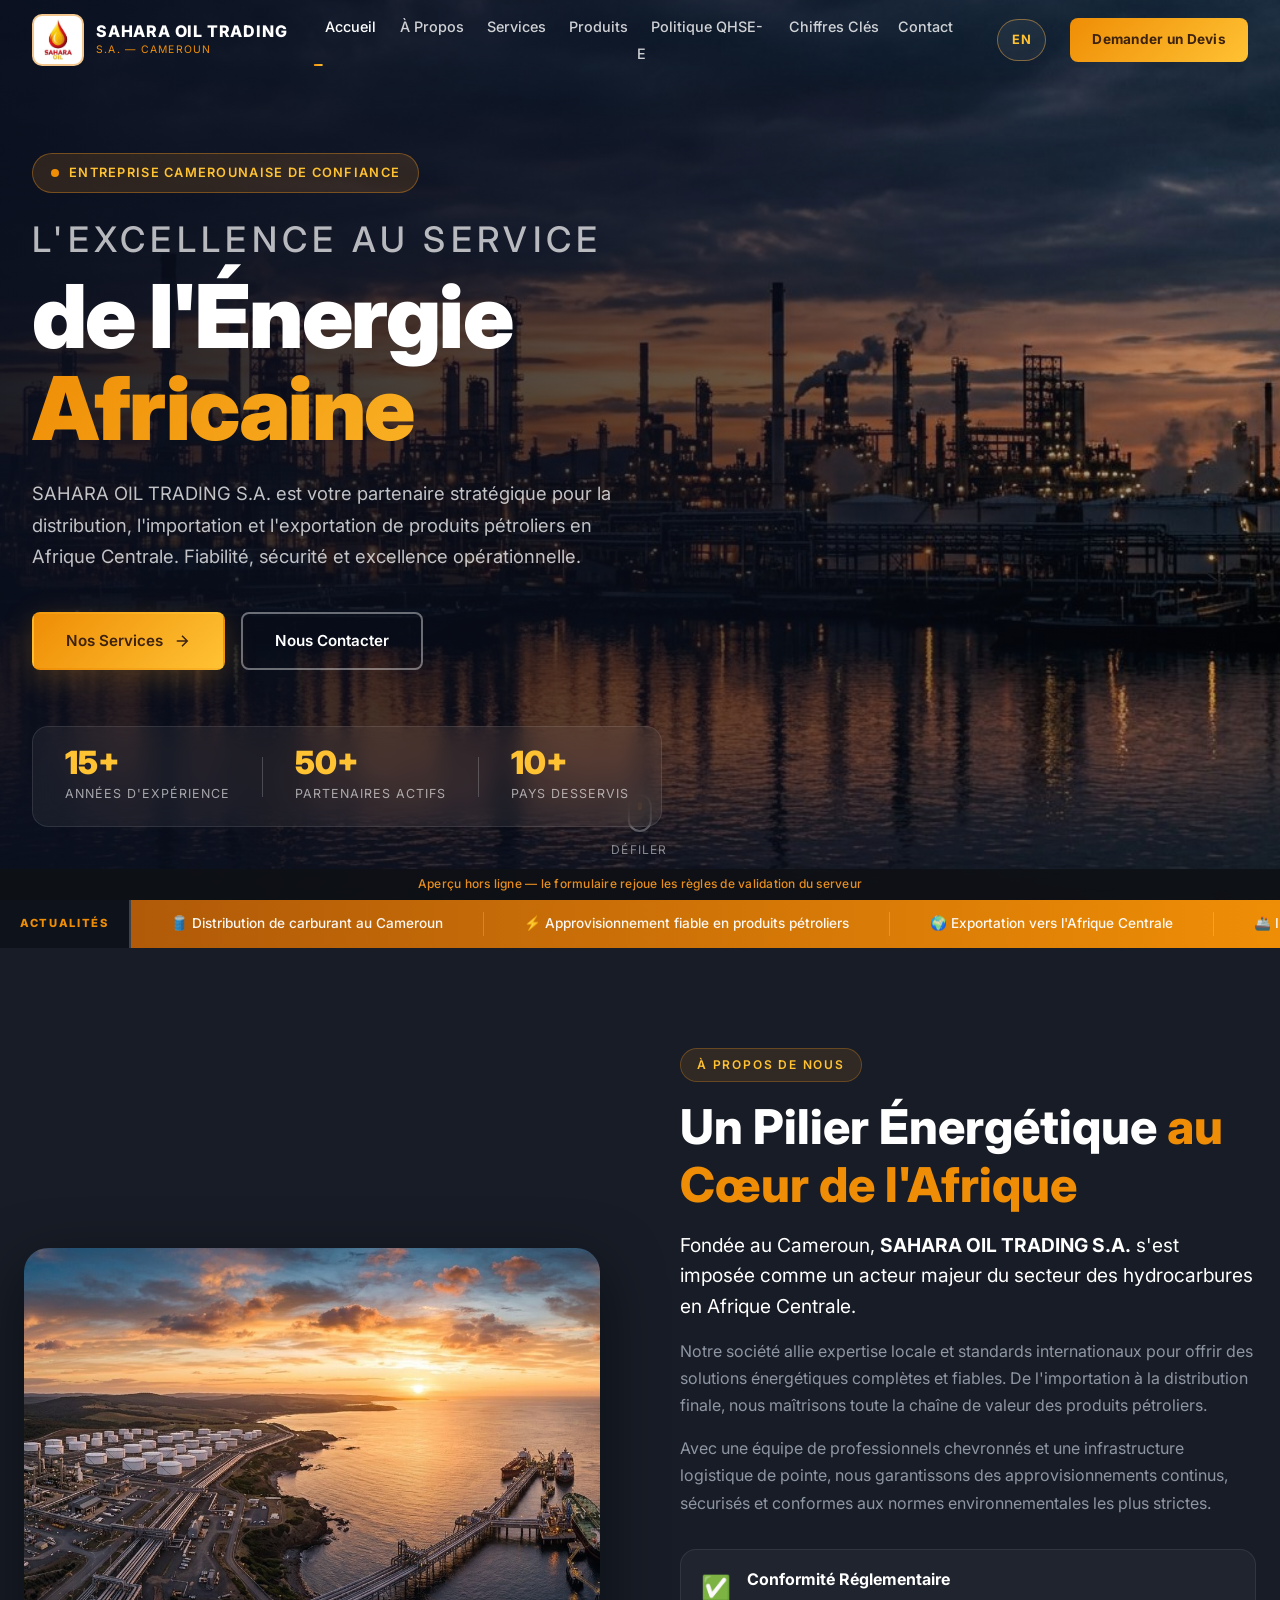
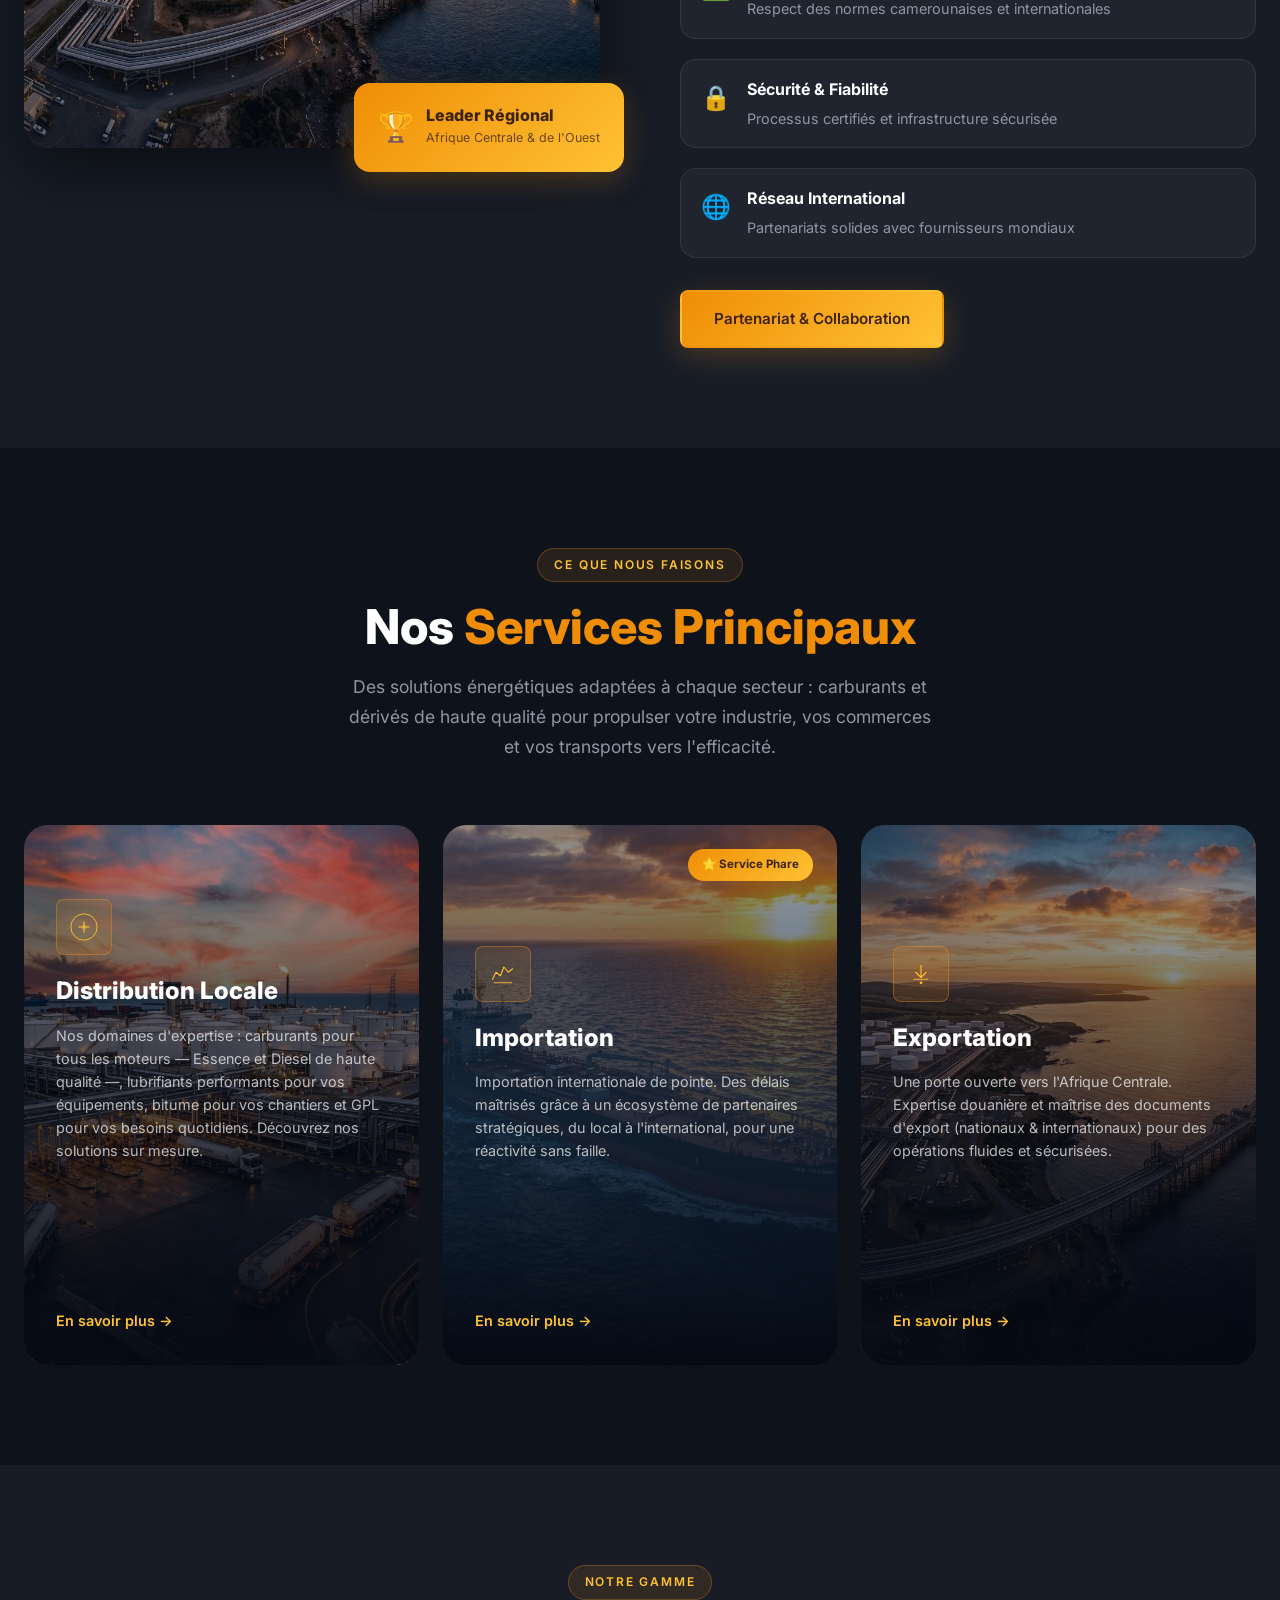
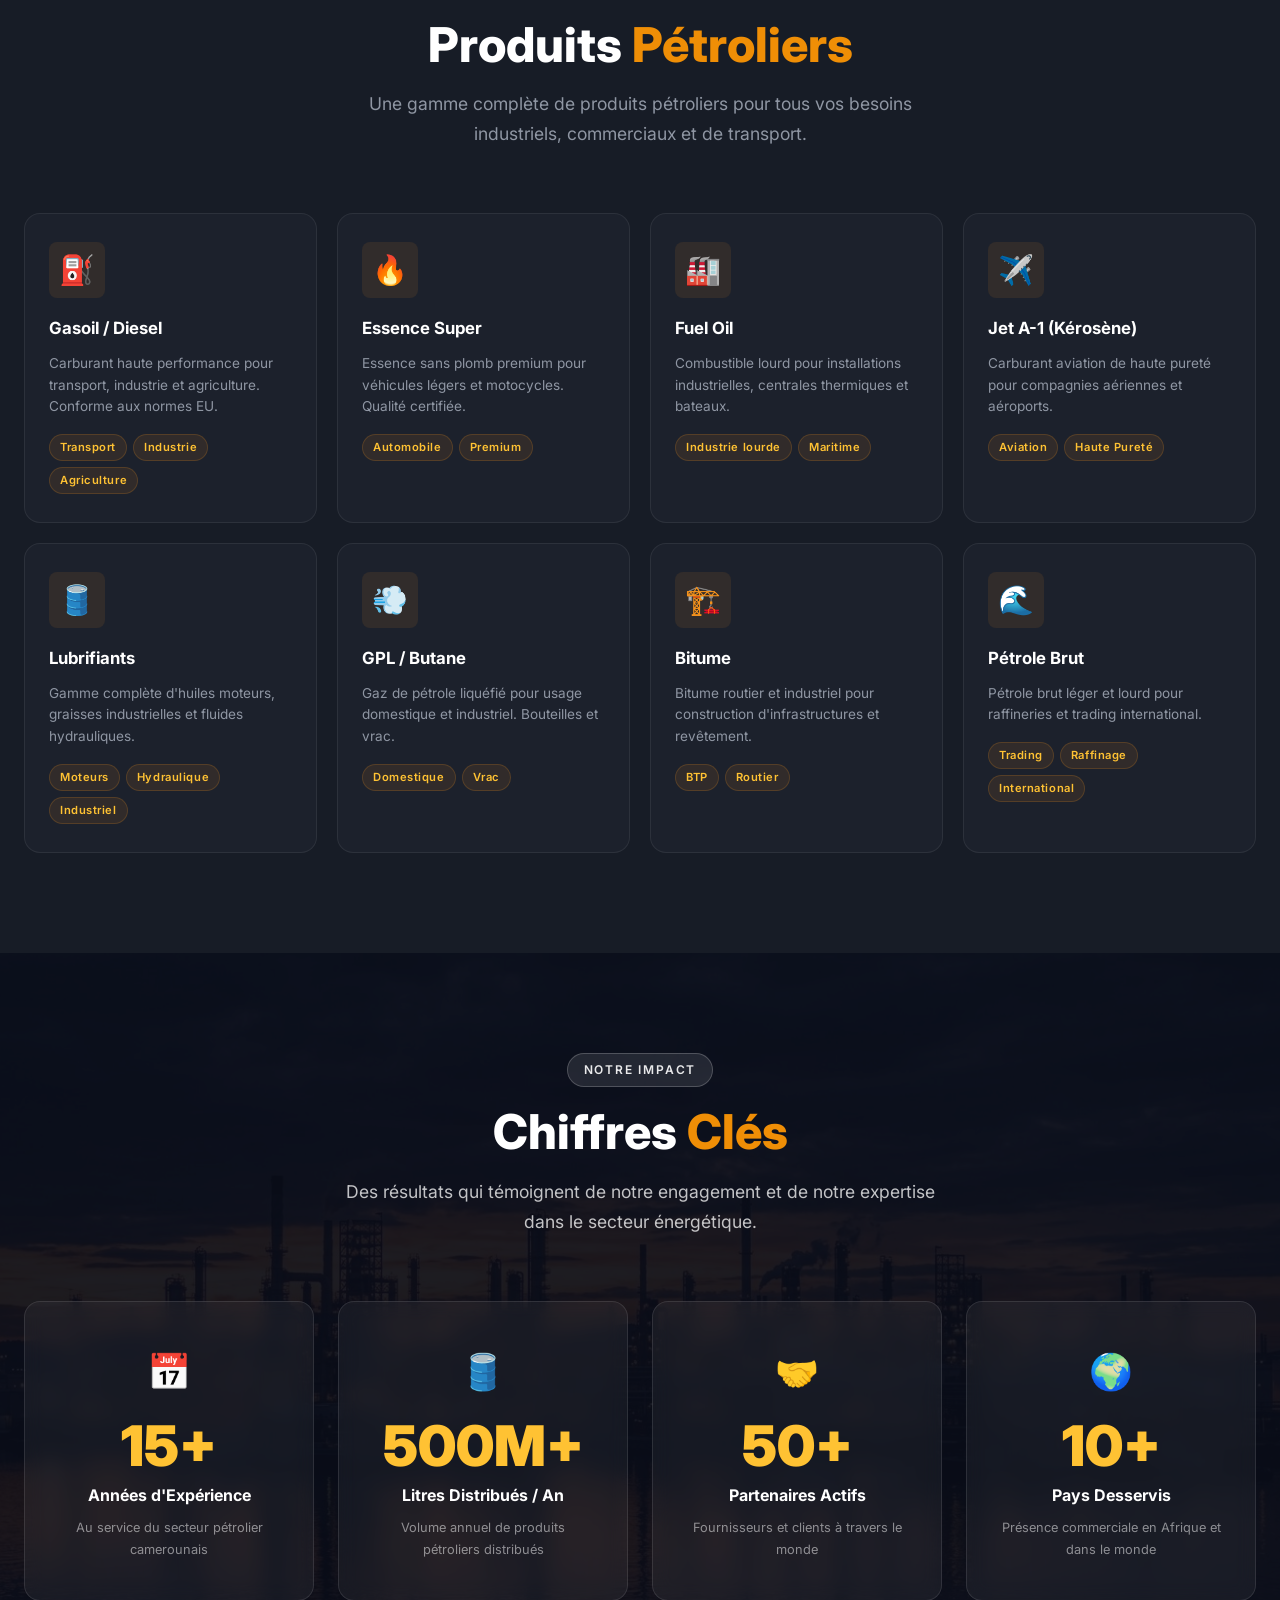
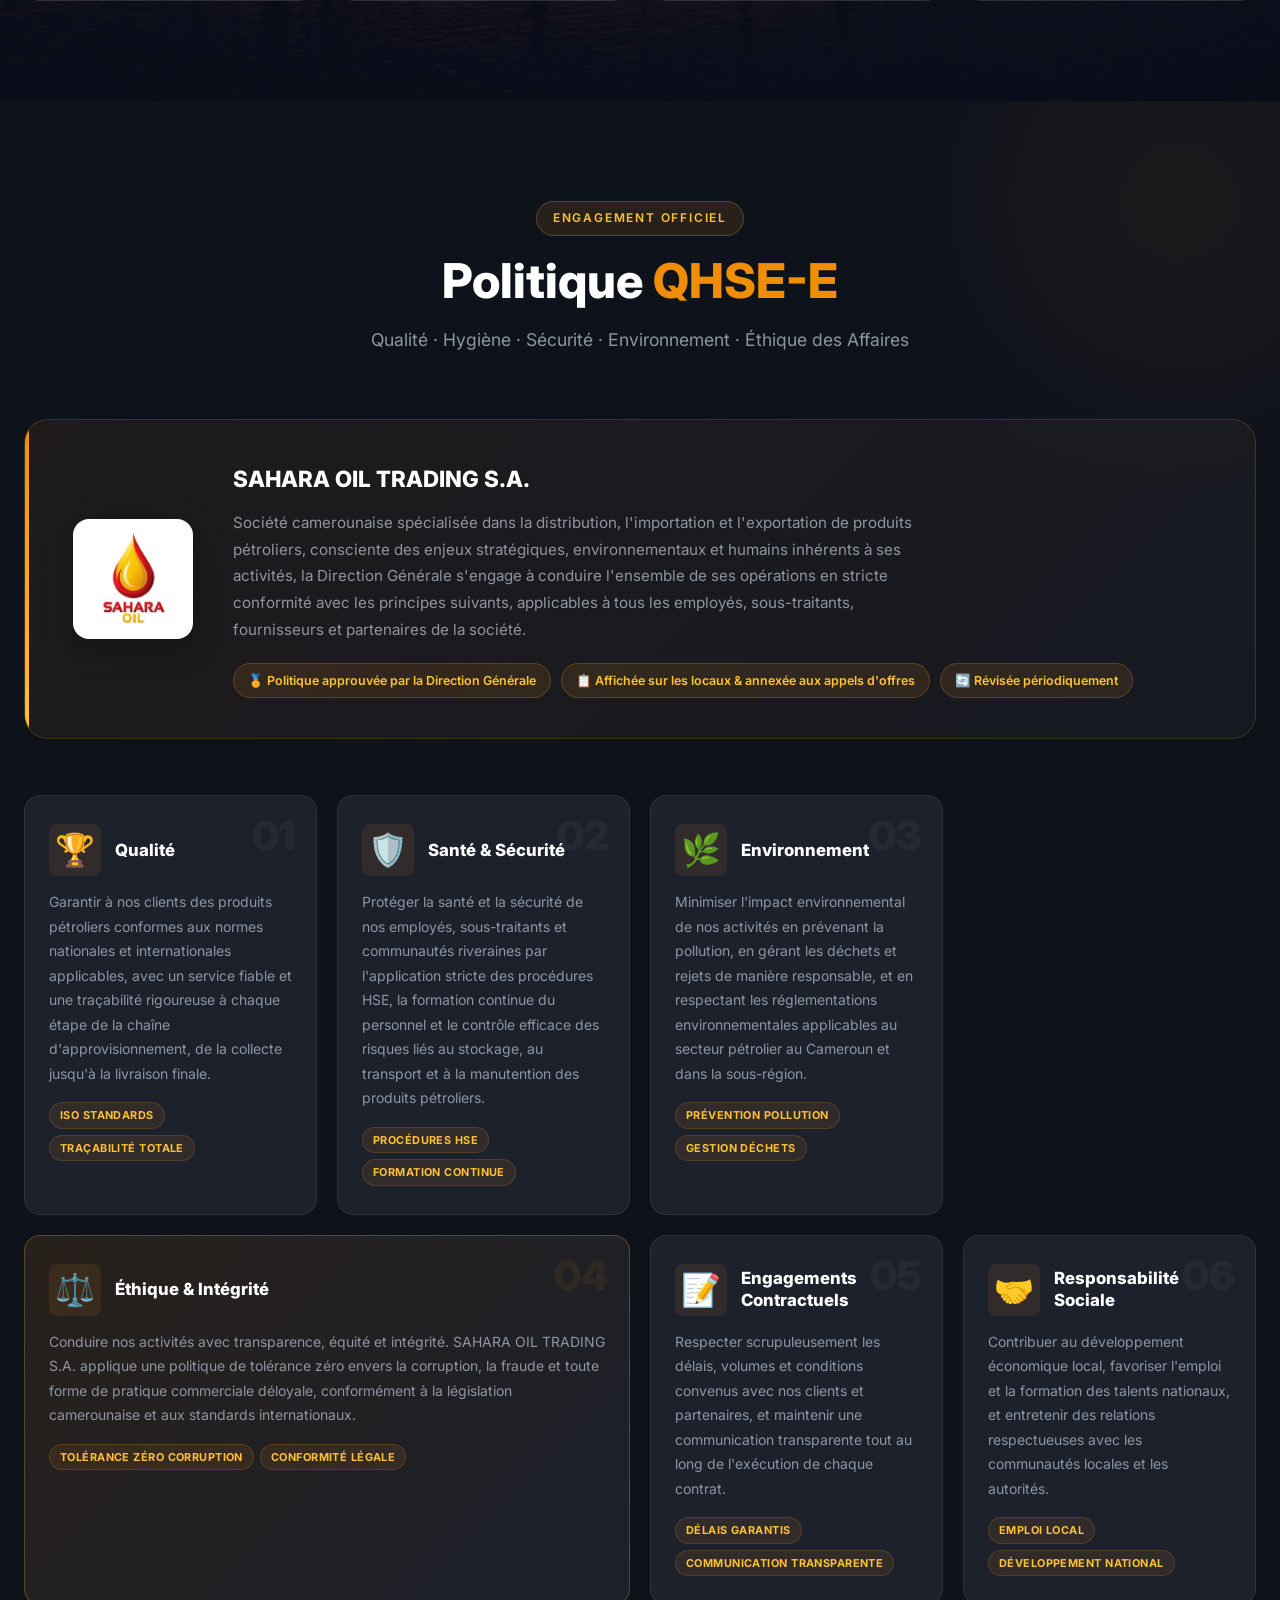
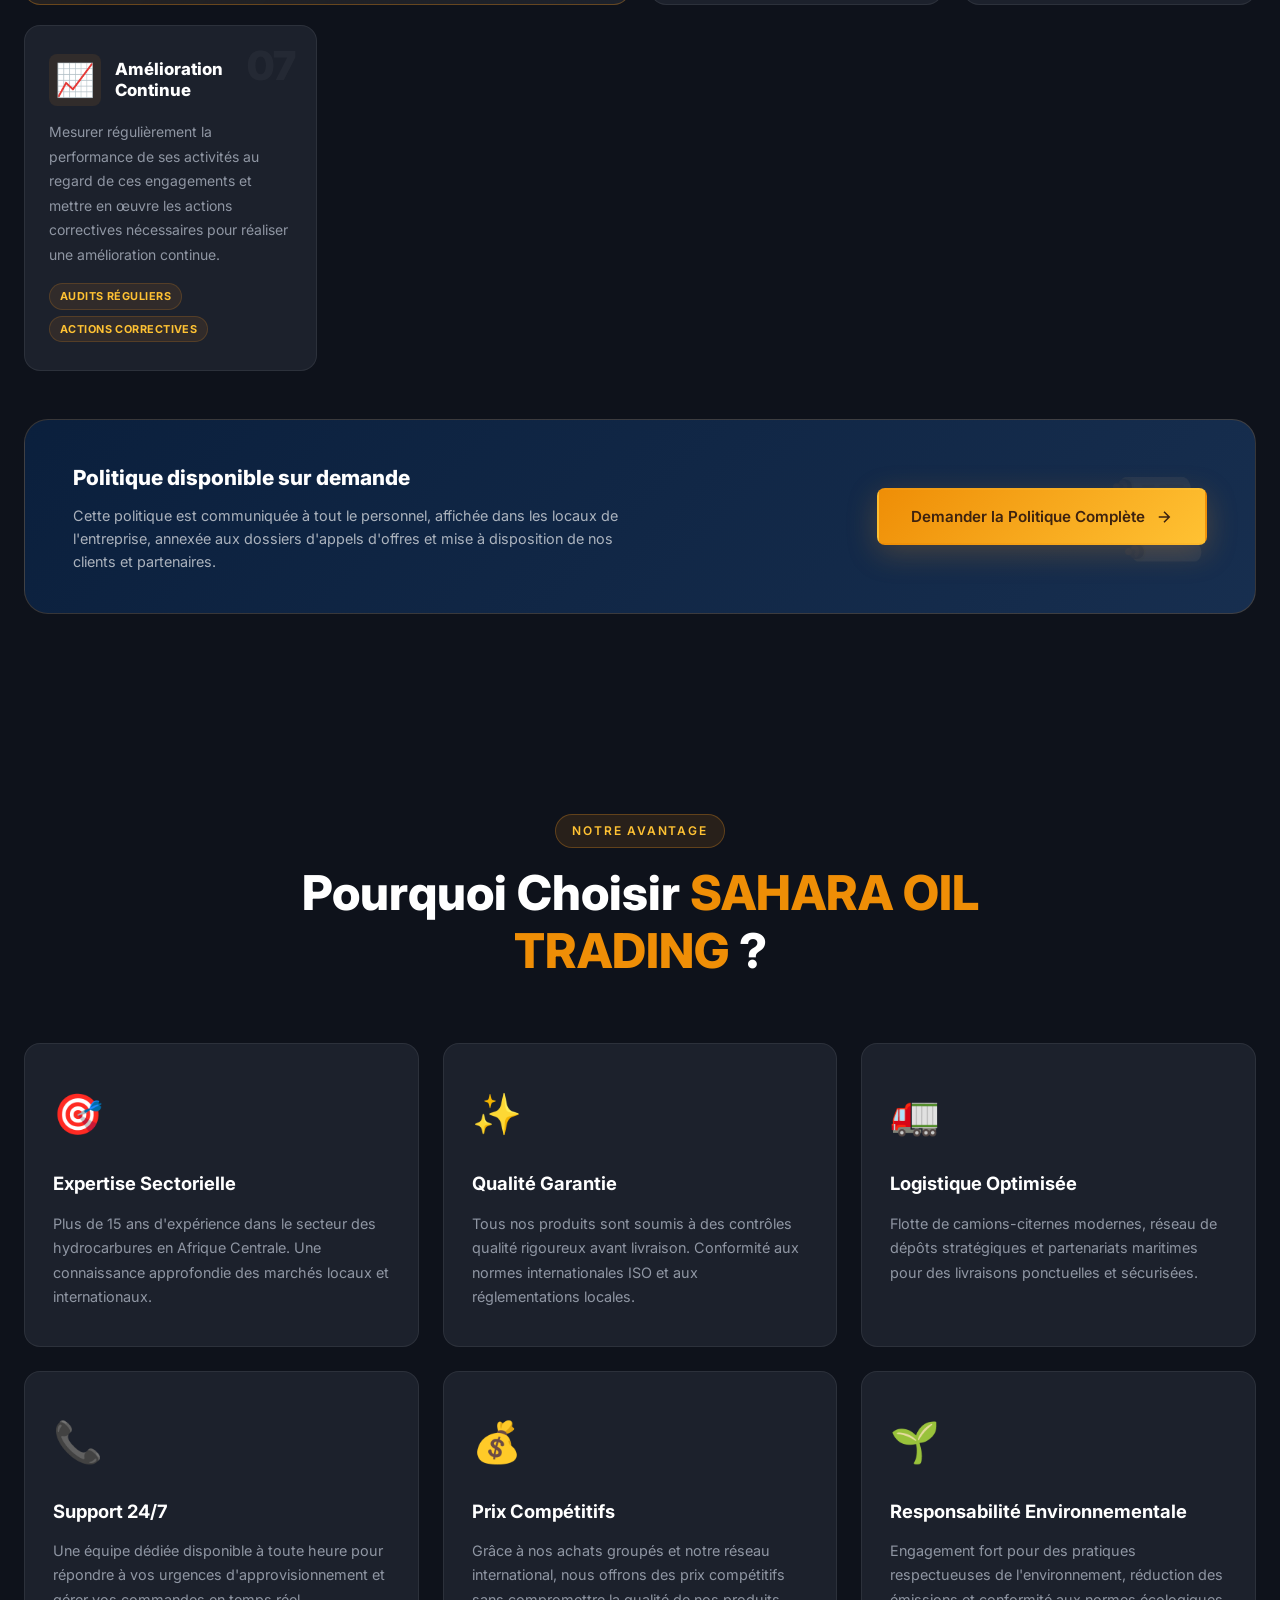
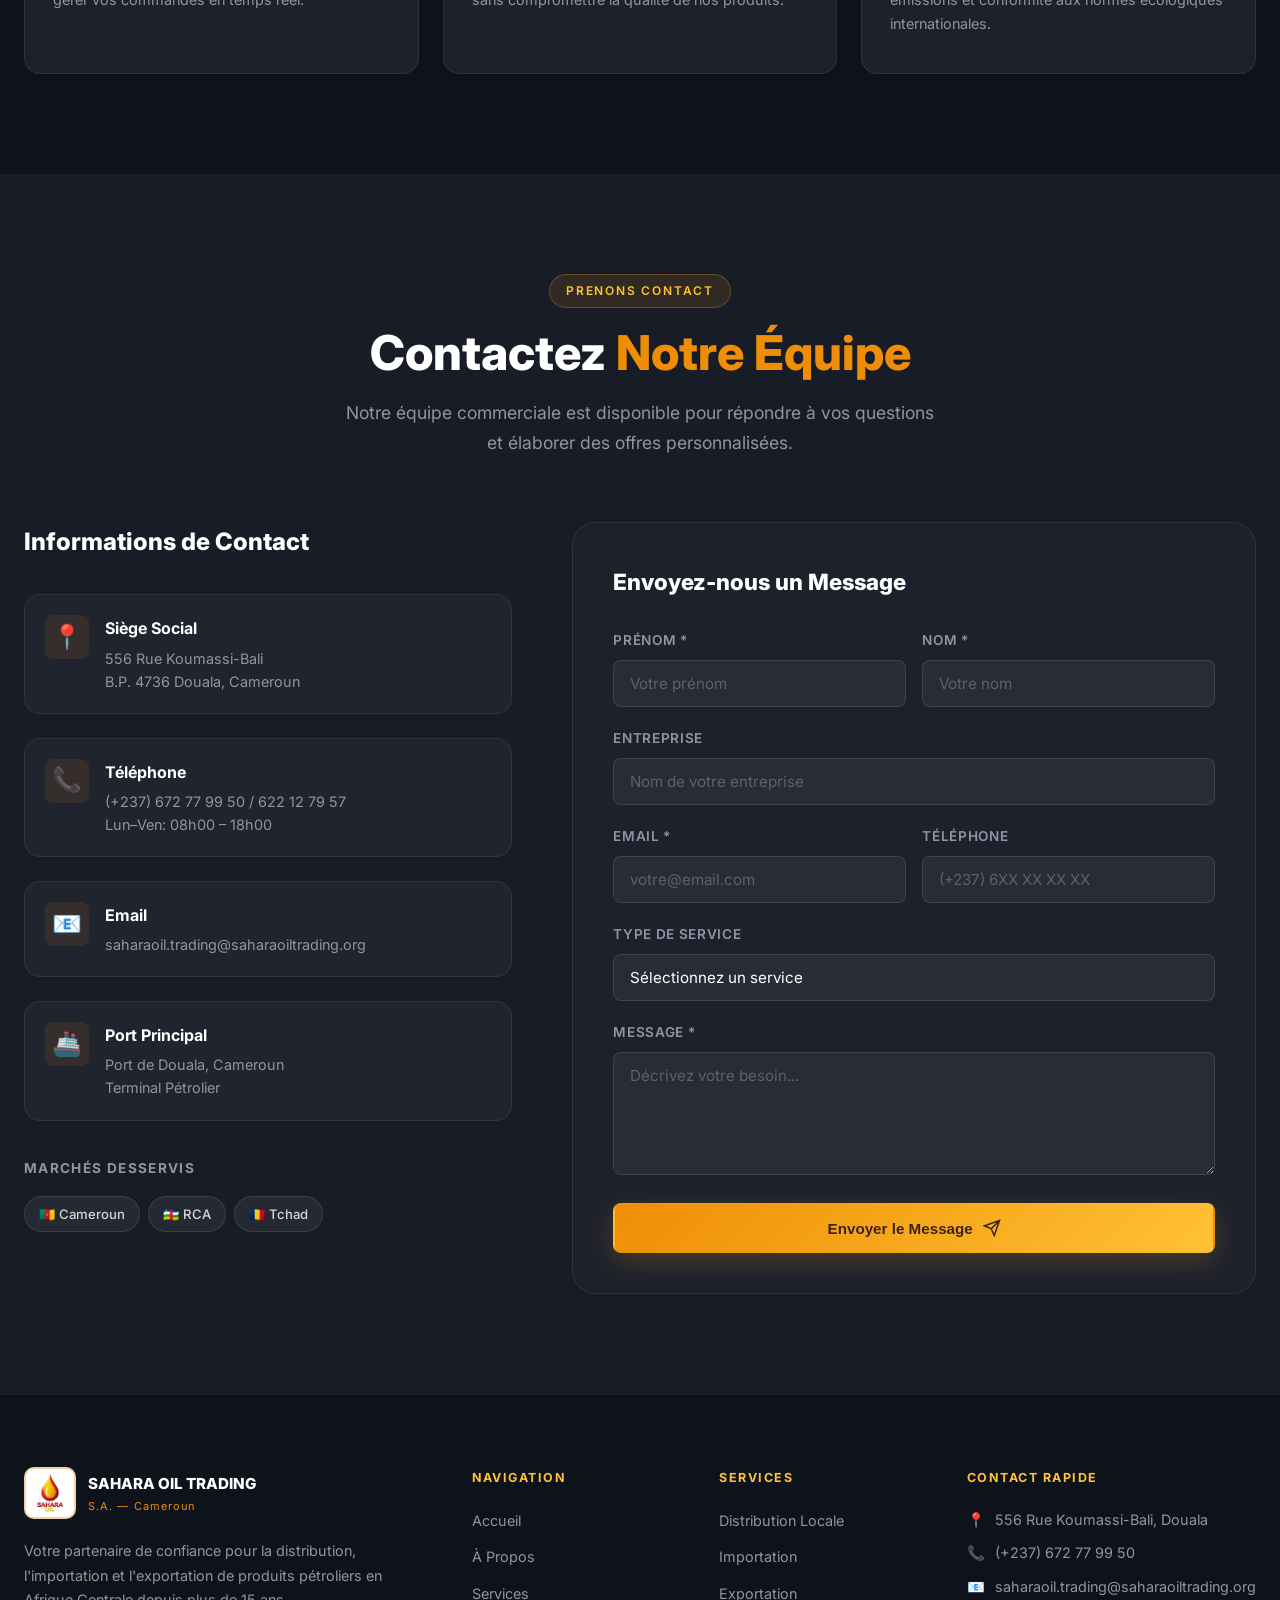
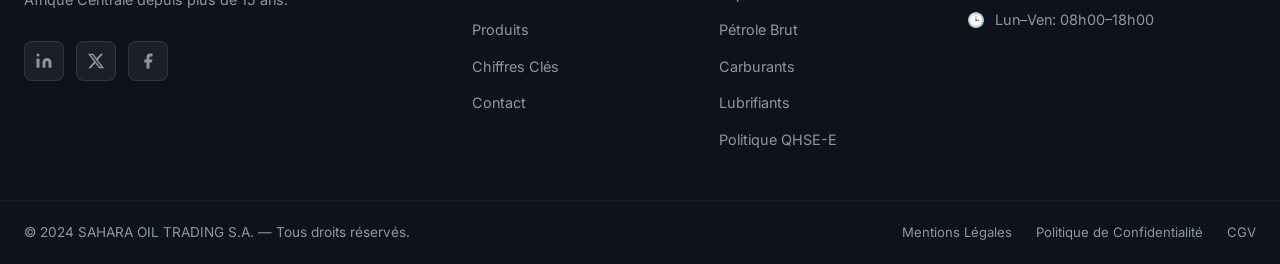
